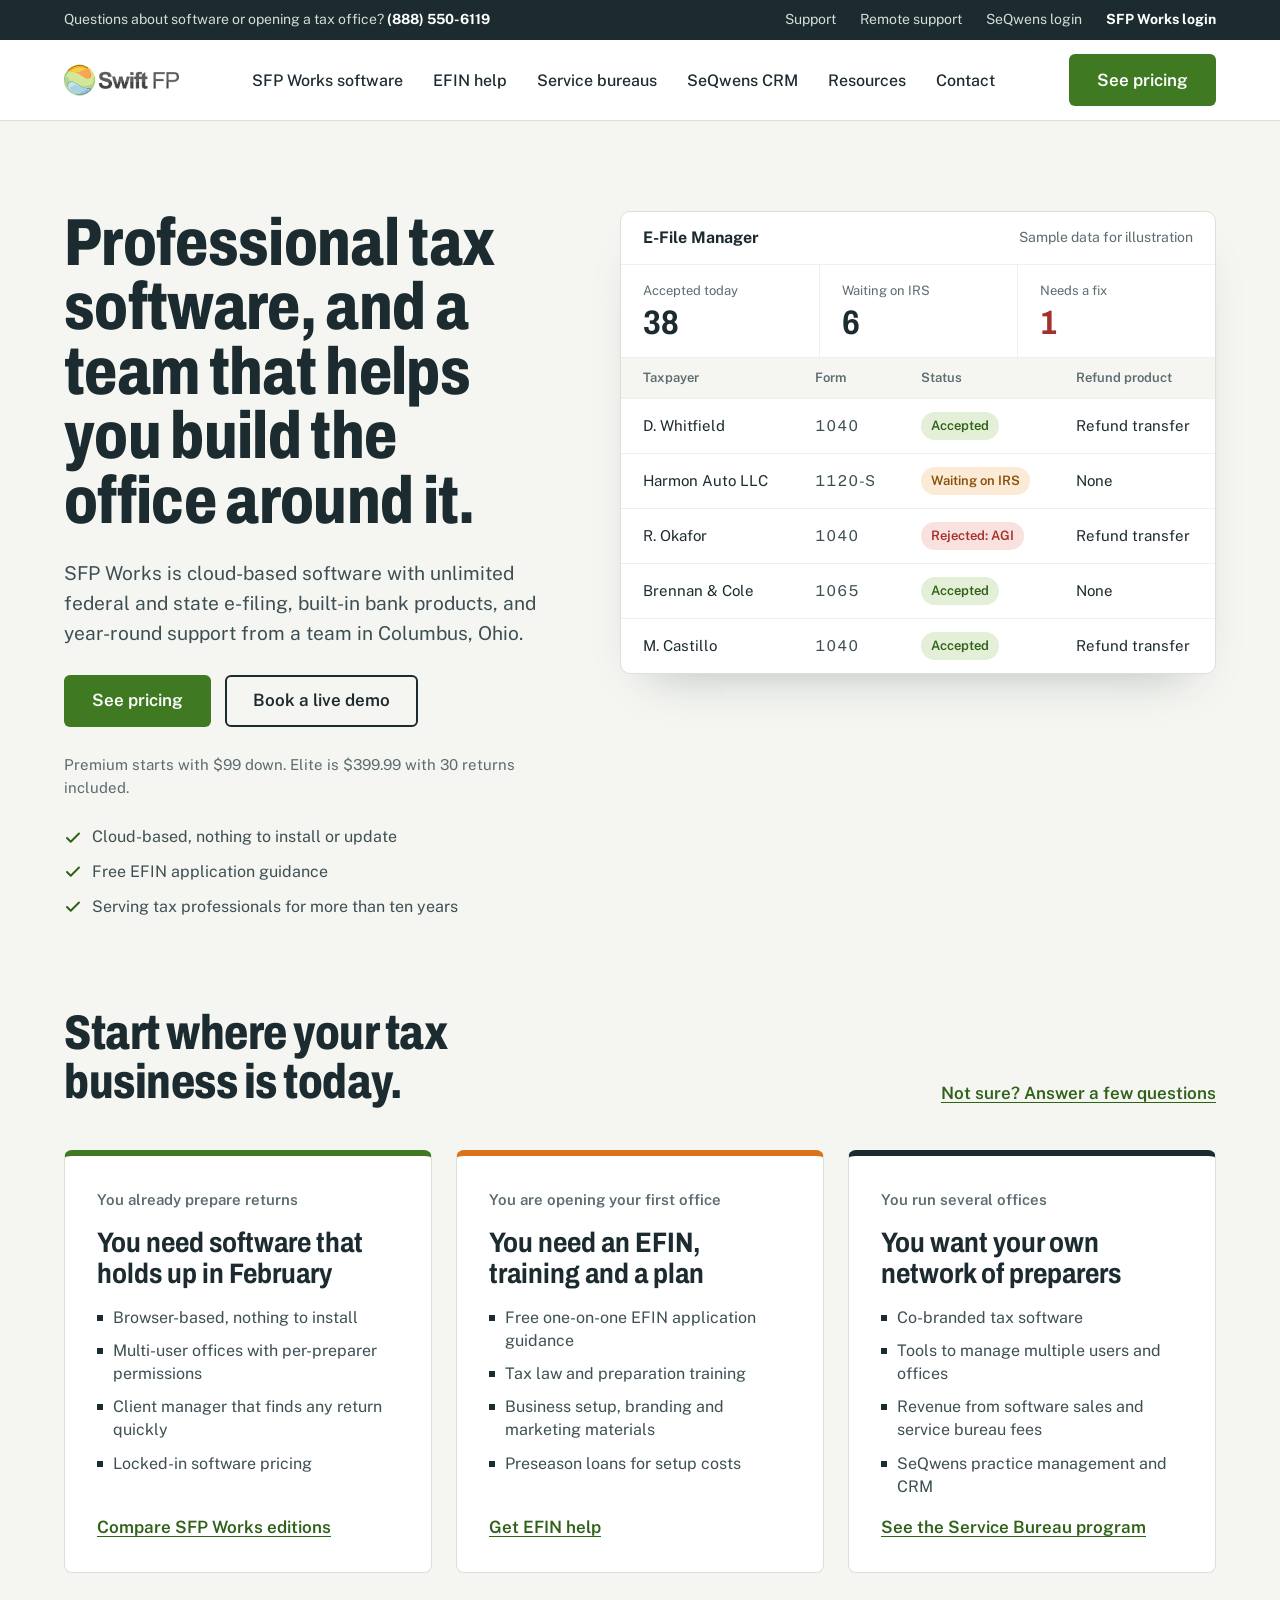
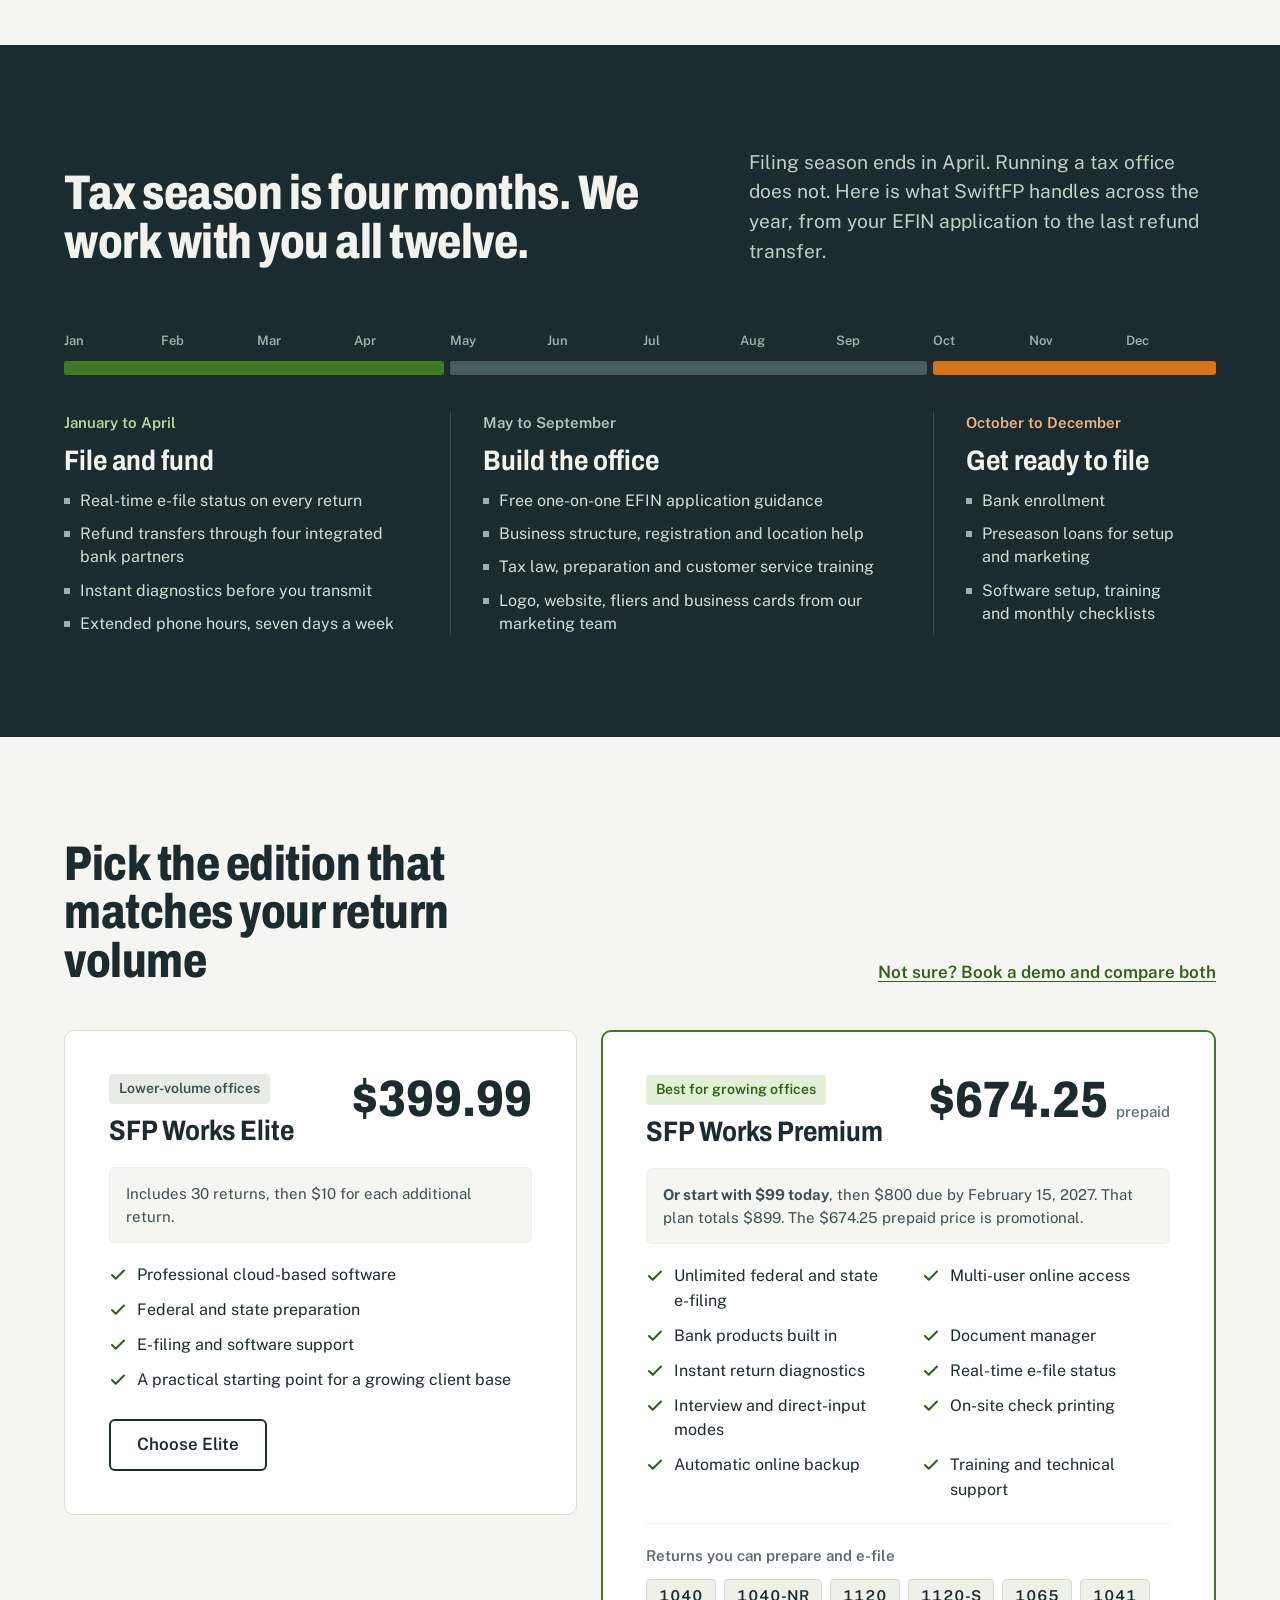
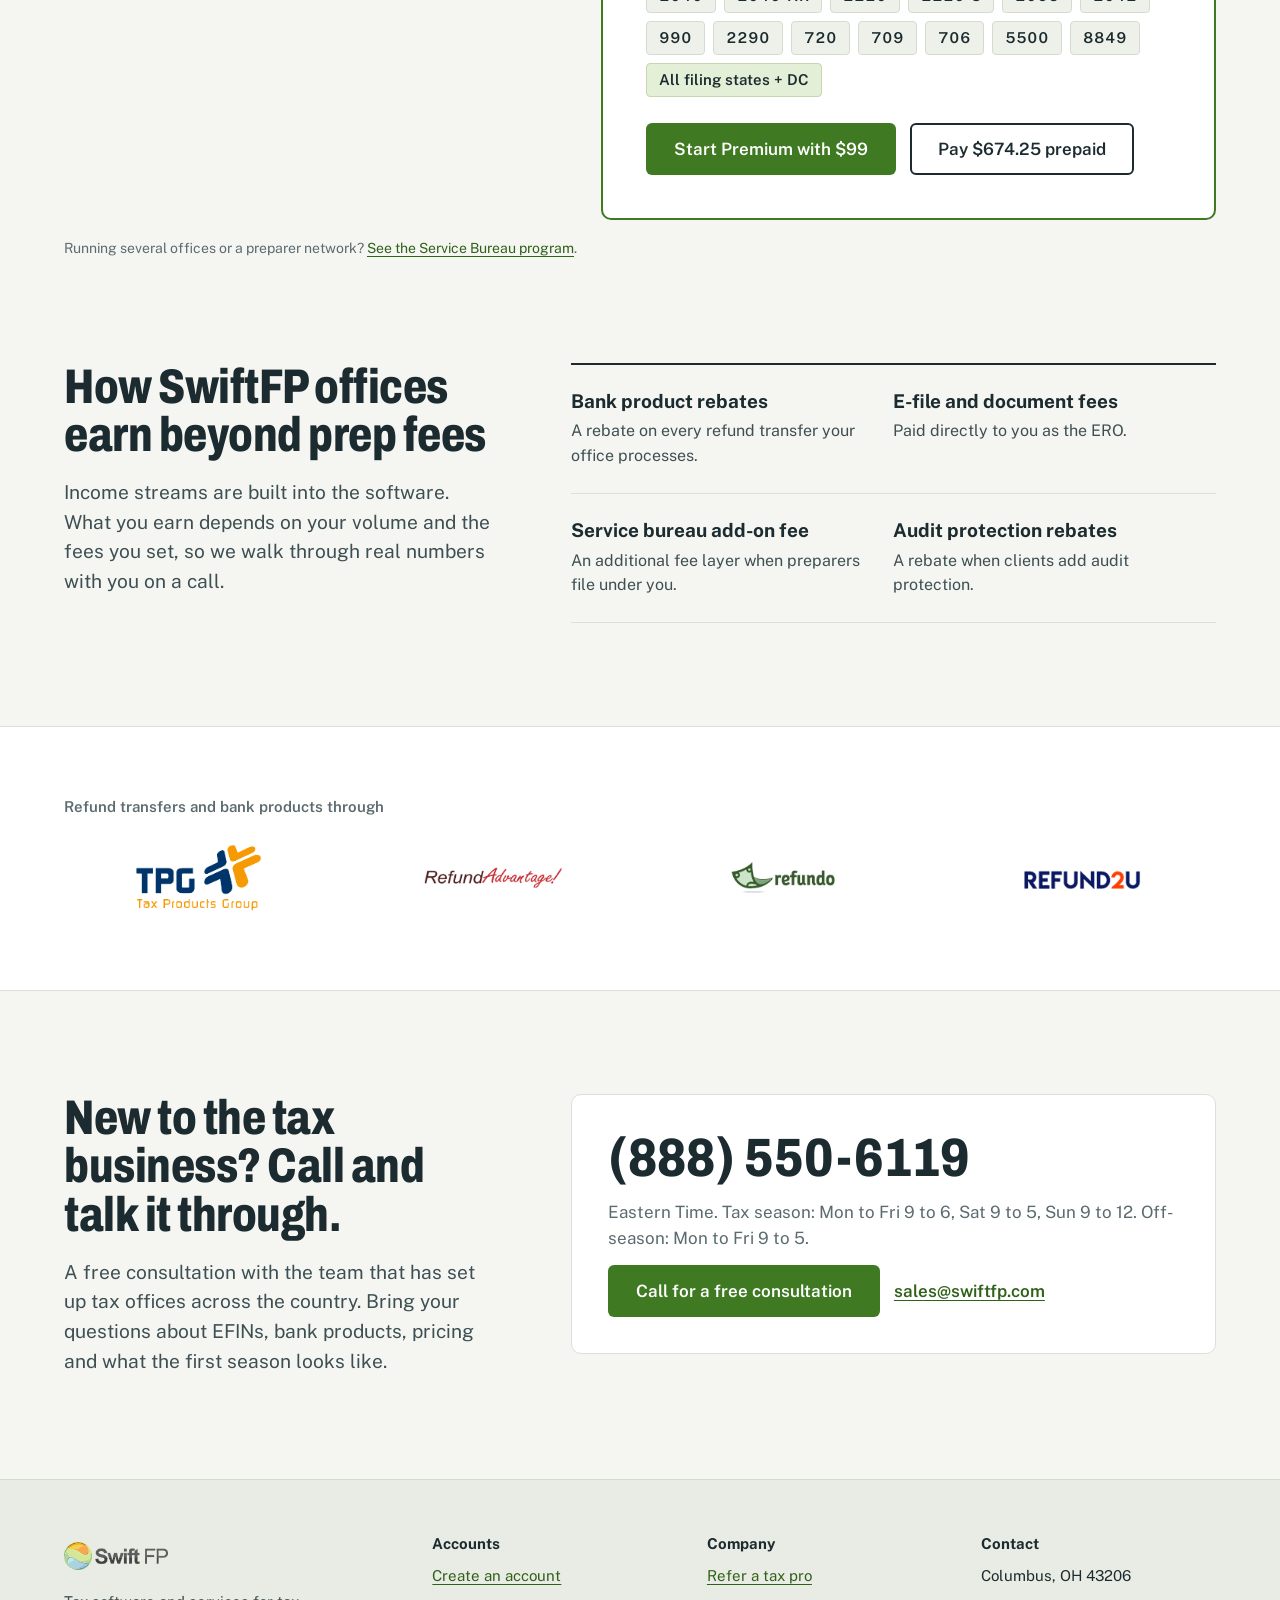
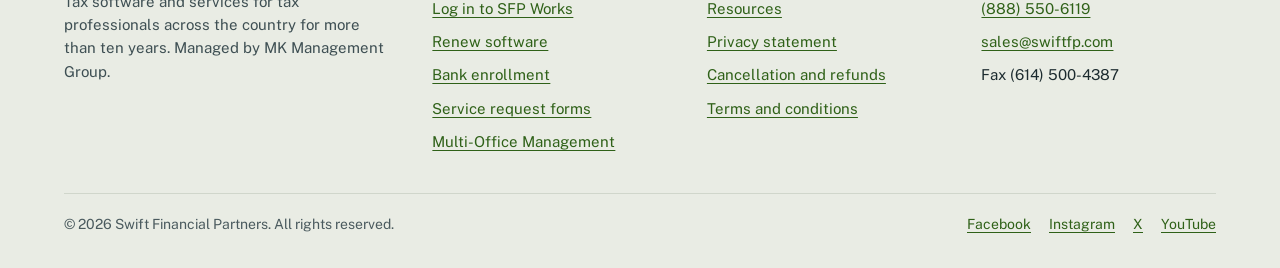
==== index.html @ 993206dd "Add SwiftFP static website" ====
<!doctype html><html lang="en"><head><meta charset="utf-8"><meta name="viewport" content="width=device-width, initial-scale=1"><title>SFP Works Professional Tax Software and Support | SwiftFP</title><meta name="description" content="Cloud-based SFP Works tax software with unlimited e-filing, bank products, free EFIN guidance and year-round support from Columbus, Ohio."><link rel="canonical" href="https://swiftfp.com/"><meta property="og:type" content="website"><meta property="og:site_name" content="SwiftFP"><meta property="og:title" content="SFP Works Professional Tax Software and Support | SwiftFP"><meta property="og:description" content="Cloud-based SFP Works tax software with unlimited e-filing, bank products, free EFIN guidance and year-round support from Columbus, Ohio."><meta property="og:url" content="https://swiftfp.com/"><meta name="theme-color" content="#1C2B2F"><link rel="icon" type="image/png" href="/assets/favicon.png"><link rel="apple-touch-icon" href="/assets/favicon.png"><link rel="preconnect" href="https://fonts.googleapis.com"><link rel="preconnect" href="https://fonts.gstatic.com" crossorigin><link href="https://fonts.googleapis.com/css2?family=Archivo:wdth,wght@62..125,500..800&family=Public+Sans:wght@400;500;600;700&display=swap" rel="stylesheet"><link rel="stylesheet" href="/styles.css"><script type="application/ld+json">{"@context": "https://schema.org", "@type": "Organization", "name": "Swift Financial Partners", "alternateName": "SwiftFP", "url": "https://swiftfp.com", "logo": "https://swiftfp.com/assets/swiftfp-logo.png", "telephone": "+1-888-550-6119", "email": "sales@swiftfp.com", "address": {"@type": "PostalAddress", "addressLocality": "Columbus", "addressRegion": "OH", "postalCode": "43206", "addressCountry": "US"}, "sameAs": ["https://www.facebook.com/swiftfinancialpartners/", "https://www.instagram.com/swiftfp/", "https://twitter.com/swiftfp", "https://www.youtube.com/channel/UCZ7NmAC3mFdjgQOoXd04XPw"]}</script></head><body><a class="skip" href="#main">Skip to content</a><div class="util"><div class="wrap"><p class="msg">Questions about software or opening a tax office? <strong><a href="tel:+18885506119">(888) 550-6119</a></strong></p><nav aria-label="Accounts"><a class="hide-sm" href="/contact#support">Support</a><a class="hide-sm" href="https://fastsupport.gotoassist.com/">Remote support</a><a href="https://crm.seqwens.com/">SeQwens login</a><strong><a href="https://www.mytaxoffice.com/main/pro/Swiftfinancial_login.php">SFP Works login</a></strong></nav></div></div><header class="site-header"><div class="wrap"><a class="brand" href="/" aria-label="SwiftFP home"><img src="/assets/swiftfp-logo.png" alt="Swift FP" width="115" height="44"></a><nav class="main-nav" id="main-nav" aria-label="Main"><ul><li><a href="/software">SFP Works software</a></li><li><a href="/efin">EFIN help</a></li><li><a href="/service-bureau">Service bureaus</a></li><li><a href="/seqwens">SeQwens CRM</a></li><li><a href="/resources">Resources</a></li><li><a href="/contact">Contact</a></li></ul></nav><div class="header-cta"><a class="btn btn-primary" href="/software#pricing">See pricing</a><button class="menu-btn" type="button" aria-expanded="false" aria-controls="main-nav" aria-label="Open menu"><svg width="22" height="22" viewBox="0 0 24 24" fill="none" stroke="#1C2B2F" stroke-width="2" stroke-linecap="round" aria-hidden="true"><path d="M4 7h16M4 12h16M4 17h16"/></svg></button></div></div></header><main id="main"><section class="hero" aria-labelledby="hero-h"><div class="wrap hero-grid"><div class="hero-copy"><h1 id="hero-h" class="display h1">Professional tax software, and a team that helps you build the office around it.</h1><p class="lede">SFP Works is cloud-based software with unlimited federal and state e-filing, built-in bank products, and year-round support from a team in Columbus, Ohio.</p><div class="btn-row"><a class="btn btn-primary" href="/software#pricing">See pricing</a><a class="btn btn-line" href="https://swiftfp.com/tax-software/">Book a live demo</a></div><p class="price-note">Premium starts with $99 down. Elite is $399.99 with 30 returns included.</p><ul class="proof"><li><svg class="check" width="18" height="18" viewBox="0 0 24 24" fill="none" stroke="#2F6118" stroke-width="2.6" stroke-linecap="round" stroke-linejoin="round" aria-hidden="true"><path d="M20 6 9 17l-5-5"/></svg><span>Cloud-based, nothing to install or update</span></li><li><svg class="check" width="18" height="18" viewBox="0 0 24 24" fill="none" stroke="#2F6118" stroke-width="2.6" stroke-linecap="round" stroke-linejoin="round" aria-hidden="true"><path d="M20 6 9 17l-5-5"/></svg><span>Free EFIN application guidance</span></li><li><svg class="check" width="18" height="18" viewBox="0 0 24 24" fill="none" stroke="#2F6118" stroke-width="2.6" stroke-linecap="round" stroke-linejoin="round" aria-hidden="true"><path d="M20 6 9 17l-5-5"/></svg><span>Serving tax professionals for more than ten years</span></li></ul></div><figure class="panel" style="margin:0"><figcaption class="panel-top"><strong>E-File Manager</strong><span class="fine">Sample data for illustration</span></figcaption><div class="stats"><div class="stat"><span>Accepted today</span><b>38</b></div><div class="stat"><span>Waiting on IRS</span><b>6</b></div><div class="stat"><span>Needs a fix</span><b class="bad">1</b></div></div><table class="efile"><thead><tr><th scope="col">Taxpayer</th><th scope="col">Form</th><th scope="col">Status</th><th scope="col">Refund product</th></tr></thead><tbody><tr><td>D. Whitfield</td><td>1040</td><td><span class="pill ok">Accepted</span></td><td>Refund transfer</td></tr><tr><td>Harmon Auto LLC</td><td>1120-S</td><td><span class="pill wait">Waiting on IRS</span></td><td>None</td></tr><tr><td>R. Okafor</td><td>1040</td><td><span class="pill fix">Rejected: AGI</span></td><td>Refund transfer</td></tr><tr><td>Brennan &amp; Cole</td><td>1065</td><td><span class="pill ok">Accepted</span></td><td>None</td></tr><tr><td>M. Castillo</td><td>1040</td><td><span class="pill ok">Accepted</span></td><td>Refund transfer</td></tr></tbody></table></figure></div></section><section class="section-tight" aria-labelledby="paths-h" style="padding-top:0"><div class="wrap"><div class="section-head"><h2 id="paths-h" class="display h2">Start where your tax business is today.</h2><a class="link-strong" href="https://swiftfp.com/help-me-choose/">Not sure? Answer a few questions</a></div><div class="grid-3"><article class="path"><p class="kicker">You already prepare returns</p><h3 class="h3">You need software that holds up in February</h3><ul class="squares"><li>Browser-based, nothing to install</li><li>Multi-user offices with per-preparer permissions</li><li>Client manager that finds any return quickly</li><li>Locked-in software pricing</li></ul><a class="link-strong" href="/software">Compare SFP Works editions</a></article><article class="path" style="--bar: var(--orange)"><p class="kicker">You are opening your first office</p><h3 class="h3">You need an EFIN, training and a plan</h3><ul class="squares"><li>Free one-on-one EFIN application guidance</li><li>Tax law and preparation training</li><li>Business setup, branding and marketing materials</li><li>Preseason loans for setup costs</li></ul><a class="link-strong" href="/efin">Get EFIN help</a></article><article class="path" style="--bar: var(--ink)"><p class="kicker">You run several offices</p><h3 class="h3">You want your own network of preparers</h3><ul class="squares"><li>Co-branded tax software</li><li>Tools to manage multiple users and offices</li><li>Revenue from software sales and service bureau fees</li><li>SeQwens practice management and CRM</li></ul><a class="link-strong" href="/service-bureau">See the Service Bureau program</a></article></div></div></section><section class="section dark" aria-labelledby="season-h"><div class="wrap"><div class="season-intro"><h2 id="season-h" class="display h2">Tax season is four months. We work with you all twelve.</h2><p class="lede">Filing season ends in April. Running a tax office does not. Here is what SwiftFP handles across the year, from your EFIN application to the last refund transfer.</p></div><div class="cal"><div class="cal-months" aria-hidden="true"><span>Jan</span><span>Feb</span><span>Mar</span><span>Apr</span><span>May</span><span>Jun</span><span>Jul</span><span>Aug</span><span>Sep</span><span>Oct</span><span>Nov</span><span>Dec</span></div><div class="cal-bar" aria-hidden="true"><i class="p-file"></i><i class="p-off"></i><i class="p-pre"></i></div><div class="cal-phases"><div class="phase p-file"><p class="when">January to April</p><h3 class="h3">File and fund</h3><ul class="squares"><li>Real-time e-file status on every return</li><li>Refund transfers through four integrated bank partners</li><li>Instant diagnostics before you transmit</li><li>Extended phone hours, seven days a week</li></ul></div><div class="phase p-off"><p class="when">May to September</p><h3 class="h3">Build the office</h3><ul class="squares"><li>Free one-on-one EFIN application guidance</li><li>Business structure, registration and location help</li><li>Tax law, preparation and customer service training</li><li>Logo, website, fliers and business cards from our marketing team</li></ul></div><div class="phase p-pre"><p class="when">October to December</p><h3 class="h3">Get ready to file</h3><ul class="squares"><li>Bank enrollment</li><li>Preseason loans for setup and marketing</li><li>Software setup, training and monthly checklists</li></ul></div></div></div></div></section><section class="section" id="pricing" aria-labelledby="pricing-h"><div class="wrap"><div class="section-head"><h2 id="pricing-h" class="display h2">Pick the edition that matches your return volume</h2><a class="link-strong" href="https://swiftfp.com/tax-software/">Not sure? Book a demo and compare both</a></div><div class="plans"><article class="plan"><div class="plan-head"><div><span class="tag neutral">Lower-volume offices</span><h3 class="h3" style="margin-top:12px">SFP Works Elite</h3></div><p class="price">$399.99</p></div><p class="terms">Includes 30 returns, then $10 for each additional return.</p><ul class="checks one"><li>Professional cloud-based software</li><li>Federal and state preparation</li><li>E-filing and software support</li><li>A practical starting point for a growing client base</li></ul><div class="btn-row"><a class="btn btn-line" href="https://swiftfp.com/buy-now/">Choose Elite</a></div></article><article class="plan featured"><div class="plan-head"><div><span class="tag">Best for growing offices</span><h3 class="h3" style="margin-top:12px">SFP Works Premium</h3></div><p class="price">$674.25 <small>prepaid</small></p></div><p class="terms"><strong>Or start with $99 today</strong>, then $800 due by February 15, 2027. That plan totals $899. The $674.25 prepaid price is promotional.</p><ul class="checks"><li>Unlimited federal and state e-filing</li><li>Multi-user online access</li><li>Bank products built in</li><li>Document manager</li><li>Instant return diagnostics</li><li>Real-time e-file status</li><li>Interview and direct-input modes</li><li>On-site check printing</li><li>Automatic online backup</li><li>Training and technical support</li></ul><div class="forms-wrap"><p class="kicker">Returns you can prepare and e-file</p><ul class="chips" aria-label="Supported returns"><li>1040</li><li>1040-NR</li><li>1120</li><li>1120-S</li><li>1065</li><li>1041</li><li>990</li><li>2290</li><li>720</li><li>709</li><li>706</li><li>5500</li><li>8849</li><li class="all">All filing states + DC</li></ul></div><div class="btn-row"><a class="btn btn-primary" href="https://swiftfp.com/buy-now/">Start Premium with $99</a><a class="btn btn-line" href="https://swiftfp.com/buy-now/">Pay $674.25 prepaid</a></div></article></div><p class="fine" style="margin-top:18px">Running several offices or a preparer network? <a href="/service-bureau">See the Service Bureau program</a>.</p></div></section><section class="section" aria-labelledby="rev-h" style="padding-top:0"><div class="wrap split"><div><h2 id="rev-h" class="display h2">How SwiftFP offices earn beyond prep fees</h2><p class="lede">Income streams are built into the software. What you earn depends on your volume and the fees you set, so we walk through real numbers with you on a call.</p></div><div class="ledger"><div><h3>Bank product rebates</h3><p>A rebate on every refund transfer your office processes.</p></div><div><h3>E-file and document fees</h3><p>Paid directly to you as the ERO.</p></div><div><h3>Service bureau add-on fee</h3><p>An additional fee layer when preparers file under you.</p></div><div><h3>Audit protection rebates</h3><p>A rebate when clients add audit protection.</p></div></div></div></section><section class="section-tight white" aria-labelledby="bank-h"><div class="wrap"><h2 id="bank-h" class="kicker">Refund transfers and bank products through</h2><div class="banks"><img src="/assets/tpg.png" alt="TPG, Tax Products Group" width="165" height="105" loading="lazy"><img src="/assets/refund-advantage.png" alt="Refund Advantage" width="182" height="105" loading="lazy"><img src="/assets/refundo.png" alt="Refundo" width="182" height="105" loading="lazy"><img src="/assets/refund2u.png" alt="Refund2U" width="182" height="105" loading="lazy"></div></div></section><section class="section" aria-labelledby="call-h"><div class="wrap split"><div><h2 id="call-h" class="display h2">New to the tax business? Call and talk it through.</h2><p class="lede">A free consultation with the team that has set up tax offices across the country. Bring your questions about EFINs, bank products, pricing and what the first season looks like.</p></div><div class="callcard"><a class="phone-big" href="tel:+18885506119">(888) 550-6119</a><p class="muted">Eastern Time. Tax season: Mon to Fri 9 to 6, Sat 9 to 5, Sun 9 to 12. Off-season: Mon to Fri 9 to 5.</p><div class="btn-row"><a class="btn btn-primary" href="tel:+18885506119">Call for a free consultation</a><a class="link-strong" href="mailto:sales@swiftfp.com">sales@swiftfp.com</a></div></div></div></section></main><footer class="site-footer"><div class="wrap"><div class="foot-grid"><div><img src="/assets/swiftfp-logo.png" alt="Swift FP" width="105" height="40" loading="lazy"><p>Tax software and services for tax professionals across the country for more than ten years. Managed by MK Management Group.</p></div><div><h2>Accounts</h2><ul><li><a href="https://www.mytaxoffice.com/main/pro/swiftfinancial_CreateAccount.php">Create an account</a></li><li><a href="https://www.mytaxoffice.com/main/pro/Swiftfinancial_login.php">Log in to SFP Works</a></li><li><a href="https://swiftfp.com/software-renewal/">Renew software</a></li><li><a href="https://swiftfp.com/bank-enrollment/">Bank enrollment</a></li><li><a href="https://swiftfp.com/service-request-forms/">Service request forms</a></li><li><a href="https://www.mytaxoffice.com/mo/home/mo_login.php?isd=75565a6a695055694b75516841417562526c785943426f5a4a6962752f456d305950474b746730682b79553d">Multi-Office Management</a></li></ul></div><div><h2>Company</h2><ul><li><a href="https://swiftfp.com/referral/">Refer a tax pro</a></li><li><a href="/resources">Resources</a></li><li><a href="https://swiftfp.com/privacy/">Privacy statement</a></li><li><a href="https://swiftfp.com/cancellation-refunds/">Cancellation and refunds</a></li><li><a href="https://swiftfp.com/terms-and-conditions-for-sfpworks/">Terms and conditions</a></li></ul></div><div><h2>Contact</h2><ul><li>Columbus, OH 43206</li><li><a href="tel:+18885506119">(888) 550-6119</a></li><li><a href="mailto:sales@swiftfp.com">sales@swiftfp.com</a></li><li>Fax (614) 500-4387</li></ul></div></div><div class="foot-base"><span>© <span data-year>2026</span> Swift Financial Partners. All rights reserved.</span><nav aria-label="Social"><a href="https://www.facebook.com/swiftfinancialpartners/">Facebook</a><a href="https://www.instagram.com/swiftfp/">Instagram</a><a href="https://twitter.com/swiftfp">X</a><a href="https://www.youtube.com/channel/UCZ7NmAC3mFdjgQOoXd04XPw">YouTube</a></nav></div></div></footer><div class="action-bar"><a class="btn btn-line" href="tel:+18885506119">Call us</a><a class="btn btn-primary" href="/software#pricing">See pricing</a></div><script src="/site.js" defer></script></body></html>
---- styles.css ----
:root{--ground:#F5F6F2;--surface:#FFFFFF;--sunk:#E9ECE4;--ink:#1C2B2F;--ink-2:#3E4F53;--ink-3:#5B6B6F;--line:#DCE0D8;--line-2:#EEF0EB;--green:#3F7A22;--green-ink:#2F6118;--green-tint:#E3EFD6;--orange:#D9731A;--orange-ink:#8A4F0A;--orange-tint:#FBEBD6;--red-ink:#A3312B;--red-tint:#F8E1DF;--display:"Archivo","Arial Narrow",system-ui,sans-serif;--body:"Public Sans",system-ui,-apple-system,"Segoe UI",sans-serif;--wrap:1280px;--pad:clamp(20px,5vw,80px);--radius:8px}*,*::before,*::after{box-sizing:border-box}html{-webkit-text-size-adjust:100%;scroll-padding-top:96px}body{margin:0;background:var(--ground);color:var(--ink);font-family:var(--body);font-size:17px;line-height:1.55}img{max-width:100%;height:auto;display:block}a{color:var(--green-ink);text-underline-offset:3px}a:hover{color:#1F4410}:focus-visible{outline:3px solid var(--orange);outline-offset:3px;border-radius:2px}h1,h2,h3{margin:0;line-height:1.05}p{margin:0}ul,ol{margin:0;padding:0}.wrap{max-width:var(--wrap);margin:0 auto;padding-inline:var(--pad)}.skip{position:absolute;left:-999px;top:8px;background:var(--ink);color:#fff;padding:10px 16px;z-index:100;border-radius:6px}.skip:focus{left:8px}.sr-only{position:absolute;width:1px;height:1px;overflow:hidden;clip:rect(0 0 0 0);white-space:nowrap}.display{font-family:var(--display);font-stretch:78%;font-weight:800;letter-spacing:-0.01em}.h1{font-size:clamp(42px,5.2vw,70px);line-height:0.97}.h2{font-size:clamp(32px,3.8vw,52px);line-height:1}.h3{font-family:var(--display);font-stretch:85%;font-weight:700;font-size:clamp(24px,2.2vw,30px);line-height:1.1}.lede{font-size:clamp(17px,1.5vw,20px);color:var(--ink-2);max-width:60ch}.muted{color:var(--ink-3)}.kicker{font-size:15px;font-weight:600;color:var(--ink-3)}.fine{font-size:14px;color:var(--ink-3)}.btn{display:inline-flex;align-items:center;justify-content:center;min-height:52px;padding:0 26px;border-radius:6px;font-weight:600;font-size:17px;text-decoration:none;border:2px solid transparent;cursor:pointer;font-family:var(--body)}.btn-primary{background:var(--green);color:#fff}.btn-primary:hover{background:var(--green-ink);color:#fff}.btn-line{border-color:var(--ink);color:var(--ink);background:transparent}.btn-line:hover{background:var(--ink);color:#fff}.btn-light{border-color:#fff;color:#fff}.btn-light:hover{background:#fff;color:var(--ink)}.btn-row{display:flex;flex-wrap:wrap;gap:14px;align-items:center}.link-strong{font-weight:600}.util{background:var(--ink);color:#D5DDD8;font-size:14px}.util .wrap{display:flex;justify-content:space-between;align-items:center;min-height:40px;gap:16px}.util a{color:#D5DDD8;text-decoration:none}.util a:hover{color:#fff;text-decoration:underline}.util nav{display:flex;gap:24px}.util strong a{color:#fff}.site-header{background:var(--surface);border-bottom:1px solid var(--line);position:sticky;top:0;z-index:50}.site-header .wrap{display:flex;align-items:center;justify-content:space-between;min-height:80px;gap:24px}.brand img{height:44px;width:auto}.main-nav ul{list-style:none;display:flex;gap:30px}.main-nav a{color:var(--ink);text-decoration:none;font-weight:500;font-size:16px;padding:8px 0;border-bottom:2px solid transparent}.main-nav a:hover,.main-nav a[aria-current="page"]{border-bottom-color:var(--green);color:var(--ink)}.header-cta{display:flex;gap:10px;align-items:center}.menu-btn{display:none;width:48px;height:48px;border:1px solid var(--line);background:none;border-radius:6px;cursor:pointer;align-items:center;justify-content:center}@media (max-width:1080px){.util nav a.hide-sm{display:none}.main-nav{display:none;position:absolute;left:0;right:0;top:100%;background:var(--surface);border-bottom:1px solid var(--line);padding:8px var(--pad) 20px}.main-nav.open{display:block}.main-nav ul{flex-direction:column;gap:0}.main-nav a{display:block;padding:14px 0;border-bottom:1px solid var(--line-2);font-size:18px}.main-nav a[aria-current="page"]{border-bottom-color:var(--line-2);color:var(--green-ink);font-weight:700}.menu-btn{display:inline-flex}.header-cta .btn{display:none}}@media (max-width:640px){.util .msg{display:none}.util nav{gap:18px}.brand img{height:36px}.site-header .wrap{min-height:64px}}.section{padding-block:clamp(64px,8vw,112px)}.section-tight{padding-block:clamp(48px,6vw,72px)}.section-head{display:flex;justify-content:space-between;align-items:end;gap:24px;flex-wrap:wrap;margin-bottom:clamp(28px,4vw,44px)}.section-head .h2{max-width:20ch}.dark{background:var(--ink);color:#F1F4EE}.dark .lede,.dark p{color:#C4CEC9}.white{background:var(--surface);border-block:1px solid var(--line)}.hero{padding-block:clamp(48px,7vw,96px) clamp(56px,7vw,96px)}.hero-grid{display:grid;grid-template-columns:minmax(0,0.95fr) minmax(0,1.15fr);gap:clamp(32px,5vw,72px);align-items:start}.hero-copy{display:flex;flex-direction:column;gap:26px}.proof{list-style:none;display:flex;flex-direction:column;gap:10px;color:var(--ink-2);font-size:16px}.proof li{display:flex;gap:10px;align-items:center}.check{flex-shrink:0}.price-note{font-size:15px;color:var(--ink-3)}@media (max-width:960px){.hero-grid{grid-template-columns:1fr}}.panel{background:var(--surface);border:1px solid var(--line);border-radius:10px;box-shadow:0 24px 48px -30px rgba(28,43,47,0.35);overflow:hidden}.panel-top{display:flex;justify-content:space-between;align-items:center;padding:14px 22px;border-bottom:1px solid var(--line-2);gap:12px}.panel-top strong{font-size:16px}.stats{display:grid;grid-template-columns:repeat(3,minmax(0,1fr));border-bottom:1px solid var(--line-2)}.stat{padding:16px 22px;display:flex;flex-direction:column;gap:2px}.stat + .stat{border-left:1px solid var(--line-2)}.stat span{font-size:13px;color:var(--ink-3)}.stat b{font-family:var(--display);font-stretch:85%;font-size:34px;font-weight:700;line-height:1.1}.stat b.bad{color:var(--red-ink)}.efile{width:100%;border-collapse:collapse;font-size:15px}.efile th{text-align:left;font-size:13px;font-weight:600;color:var(--ink-3);background:var(--ground);padding:10px 22px}.efile td{padding:13px 22px;border-top:1px solid var(--line-2)}.efile td:nth-child(2){font-variant-numeric:tabular-nums;color:var(--ink-2)}.efile td,.efile th{white-space:nowrap}.pill{display:inline-flex;align-items:center;min-height:28px;padding:0 10px;border-radius:14px;font-size:13px;font-weight:600;white-space:nowrap}.pill.ok{background:var(--green-tint);color:var(--green-ink)}.pill.wait{background:var(--orange-tint);color:var(--orange-ink)}.pill.fix{background:var(--red-tint);color:var(--red-ink)}@media (max-width:640px){.efile th:nth-child(4),.efile td:nth-child(4){display:none}.efile th,.efile td{padding-inline:12px;font-size:14px}.efile td:first-child{white-space:normal}.stat{padding:14px}.stat b{font-size:28px}}.grid-3{display:grid;grid-template-columns:repeat(3,minmax(0,1fr));gap:24px}.grid-2{display:grid;grid-template-columns:repeat(2,minmax(0,1fr));gap:24px}@media (max-width:960px){.grid-3,.grid-2{grid-template-columns:1fr}}.path{background:var(--surface);border:1px solid var(--line);border-top:6px solid var(--bar,var(--green));border-radius:var(--radius);padding:clamp(24px,3vw,32px);display:flex;flex-direction:column;gap:16px}.path .link-strong{margin-top:auto}.squares{list-style:none;display:flex;flex-direction:column;gap:10px;color:var(--ink-2);font-size:16px;line-height:1.45}.squares li{display:flex;gap:10px}.squares li::before{content:"";width:6px;height:6px;margin-top:9px;background:currentColor;flex-shrink:0;color:var(--ink)}.dark .squares li{color:#D5DDD8}.dark .squares li::before{color:#9FB0AA}.season-intro{display:grid;grid-template-columns:minmax(0,1.3fr) minmax(0,1fr);gap:clamp(24px,6vw,80px);align-items:end}.cal{margin-top:clamp(40px,5vw,64px)}.cal-months,.cal-bar,.cal-phases{display:grid;grid-template-columns:repeat(12,minmax(0,1fr));column-gap:6px}.cal-months span{font-size:13px;font-weight:600;color:#9FB0AA}.cal-bar{margin-top:10px;height:14px}.cal-bar i{border-radius:3px}.p-file{grid-column:1 / 5}.p-off{grid-column:5 / 10}.p-pre{grid-column:10 / 13}.cal-bar .p-file{background:var(--green)}.cal-bar .p-off{background:#4A5E62}.cal-bar .p-pre{background:var(--orange)}.cal-phases{margin-top:36px}.phase{display:flex;flex-direction:column;gap:12px;padding-inline:0 32px}.phase + .phase{border-left:1px solid #3A4D51;padding-left:32px}.phase .when{font-size:15px;font-weight:600}.p-file .when{color:#B9D79C}.p-off .when{color:#B8C4C0}.p-pre .when{color:#F2B77E}@media (max-width:900px){.season-intro{grid-template-columns:1fr}.cal-months span:nth-child(even){visibility:hidden}.cal-phases{display:flex;flex-direction:column;gap:28px}.phase,.phase + .phase{border-left:0;padding:0}.phase + .phase{border-top:1px solid #3A4D51;padding-top:28px}}.plans{display:grid;grid-template-columns:minmax(0,1fr) minmax(0,1.2fr);gap:24px;align-items:start}@media (max-width:960px){.plans{grid-template-columns:1fr}}.plan{background:var(--surface);border:1px solid var(--line);border-radius:10px;padding:clamp(26px,3.4vw,44px);display:flex;flex-direction:column;gap:20px}.plan.featured{border:2px solid var(--green)}.plan-head{display:flex;justify-content:space-between;gap:20px;align-items:start;flex-wrap:wrap}.tag{display:inline-block;font-size:14px;font-weight:600;color:var(--green-ink);background:var(--green-tint);padding:4px 10px;border-radius:4px}.tag.neutral{color:var(--ink-2);background:var(--sunk)}.price{font-family:var(--display);font-stretch:85%;font-size:clamp(40px,4vw,52px);font-weight:800;line-height:1}.price small{font-family:var(--body);font-size:15px;font-weight:500;color:var(--ink-3)}.terms{background:var(--ground);border:1px solid var(--line-2);border-radius:6px;padding:14px 16px;font-size:15px;color:var(--ink-2)}.checks{list-style:none;display:grid;grid-template-columns:repeat(2,minmax(0,1fr));gap:10px 28px;font-size:16px}.checks.one{grid-template-columns:1fr}.checks li{display:flex;gap:10px;align-items:start}.checks li::before{content:"";flex-shrink:0;width:18px;height:18px;margin-top:3px;background:no-repeat center/18px url("data:image/svg+xml,%3Csvg xmlns='http://www.w3.org/2000/svg' viewBox='0 0 24 24' fill='none' stroke='%232F6118' stroke-width='2.8' stroke-linecap='round' stroke-linejoin='round'%3E%3Cpath d='M20 6 9 17l-5-5'/%3E%3C/svg%3E")}@media (max-width:560px){.checks{grid-template-columns:1fr}}.plan .btn-row{margin-top:auto;padding-top:6px}.forms-wrap{border-top:1px solid var(--line-2);padding-top:20px;display:flex;flex-direction:column;gap:12px}.chips{list-style:none;display:flex;flex-wrap:wrap;gap:8px}.chips li{min-height:34px;padding:0 12px;display:inline-flex;align-items:center;background:#EEF1EA;border:1px solid #D6DBD1;border-radius:4px;font-size:15px;font-weight:600;font-variant-numeric:tabular-nums}.chips li.all{background:var(--green-tint);border-color:#C5D7AF}.split{display:grid;grid-template-columns:minmax(0,0.8fr) minmax(0,1.2fr);gap:clamp(32px,6vw,80px);align-items:start}.split>div:first-child{display:flex;flex-direction:column;gap:18px}@media (max-width:900px){.split{grid-template-columns:1fr}}.ledger{display:grid;grid-template-columns:repeat(2,minmax(0,1fr));border-top:2px solid var(--ink)}.ledger>div{padding:24px 28px 24px 0;border-bottom:1px solid var(--line);display:flex;flex-direction:column;gap:6px}.ledger h3{font-size:19px;font-family:var(--body);font-weight:700;line-height:1.3}.ledger p{color:var(--ink-2);font-size:16px}.ledger.one{grid-template-columns:1fr}@media (max-width:640px){.ledger{grid-template-columns:1fr}}.dark .ledger{border-top-color:#F1F4EE}.dark .ledger>div{border-bottom-color:#3A4D51}.dark .ledger p{color:#C4CEC9}.steps{list-style:none;counter-reset:step;display:grid;grid-template-columns:repeat(var(--n,3),minmax(0,1fr));gap:24px}.steps li{counter-increment:step;display:flex;flex-direction:column;gap:10px;padding-top:18px;border-top:2px solid var(--ink)}.steps li::before{content:counter(step);font-family:var(--display);font-stretch:85%;font-weight:800;font-size:36px;line-height:1;color:var(--green)}.steps h3{font-size:19px;font-family:var(--body);font-weight:700}.steps p{color:var(--ink-2);font-size:16px}@media (max-width:900px){.steps{grid-template-columns:1fr 1fr}}@media (max-width:560px){.steps{grid-template-columns:1fr}}.banks{display:grid;grid-template-columns:repeat(4,minmax(0,1fr));gap:24px;align-items:center;margin-top:24px}.banks img{height:80px;width:auto;margin-inline:auto}@media (max-width:640px){.banks{grid-template-columns:repeat(2,minmax(0,1fr))}.banks img{height:60px}}.faq{border-top:2px solid var(--ink);max-width:880px}.faq details{border-bottom:1px solid var(--line)}.faq summary{list-style:none;cursor:pointer;padding:22px 44px 22px 0;font-weight:700;font-size:18px;position:relative}.faq summary::-webkit-details-marker{display:none}.faq summary::after{content:"";position:absolute;right:6px;top:50%;width:12px;height:12px;border-right:2.5px solid var(--ink);border-bottom:2.5px solid var(--ink);transform:translateY(-70%) rotate(45deg);transition:transform .15s}.faq details[open] summary::after{transform:translateY(-30%) rotate(-135deg)}.faq details p{padding:0 0 22px;color:var(--ink-2);max-width:70ch}.callcard{background:var(--surface);border:1px solid var(--line);border-radius:10px;padding:clamp(24px,3vw,36px);display:flex;flex-direction:column;gap:14px}.phone-big{font-family:var(--display);font-stretch:85%;font-weight:800;font-size:clamp(38px,4.4vw,54px);line-height:1;color:var(--ink);text-decoration:none}.phone-big:hover{color:var(--green-ink)}.hours{width:100%;border-collapse:collapse;font-size:16px}.hours th,.hours td{text-align:left;padding:8px 0;border-bottom:1px solid var(--line-2)}.hours th{font-weight:600;padding-right:16px}.hours caption{text-align:left;font-weight:700;padding-bottom:6px}.page-intro{padding-block:clamp(48px,7vw,96px) clamp(40px,5vw,64px);border-bottom:1px solid var(--line);background:var(--surface)}.page-intro .inner{display:flex;flex-direction:column;gap:22px;max-width:900px}.crumb{font-size:15px;color:var(--ink-3)}.crumb a{color:var(--ink-3)}.notice{border-left:4px solid var(--orange);background:var(--orange-tint);padding:16px 20px;border-radius:0 6px 6px 0;color:var(--ink);font-size:16px;max-width:880px}.cardlist{display:grid;grid-template-columns:repeat(3,minmax(0,1fr));gap:0;border-top:2px solid var(--ink)}.cardlist a{display:flex;flex-direction:column;gap:6px;padding:22px 24px 22px 0;border-bottom:1px solid var(--line);text-decoration:none;color:var(--ink)}.cardlist a strong{font-size:18px}.cardlist a span{color:var(--ink-2);font-size:16px}.cardlist a:hover strong{color:var(--green-ink);text-decoration:underline}@media (max-width:900px){.cardlist{grid-template-columns:1fr 1fr}}@media (max-width:560px){.cardlist{grid-template-columns:1fr}}.form{display:grid;gap:18px}.field{display:grid;gap:6px}.field label{font-weight:600;font-size:15px}.field input,.field select,.field textarea{font:inherit;font-size:16px;padding:12px 14px;border:1.5px solid #B9C1B5;border-radius:6px;background:#fff;color:var(--ink);min-height:48px}.field textarea{min-height:140px;resize:vertical}.field input:focus,.field select:focus,.field textarea:focus{outline:3px solid var(--orange);outline-offset:1px;border-color:var(--ink)}.field .hint{font-size:14px;color:var(--ink-3)}.field-row{display:grid;grid-template-columns:1fr 1fr;gap:18px}@media (max-width:560px){.field-row{grid-template-columns:1fr}}.form-status{font-size:15px;min-height:1.5em}.site-footer{background:var(--sunk);border-top:1px solid #D6DBD1;padding-block:56px 32px;font-size:15px}.foot-grid{display:grid;grid-template-columns:1.4fr 1fr 1fr 1fr;gap:40px}.foot-grid h2{font-size:15px;font-family:var(--body);font-weight:700;margin-bottom:12px}.foot-grid ul{list-style:none;display:flex;flex-direction:column;gap:10px}.foot-grid img{height:40px;width:auto;margin-bottom:14px}.foot-grid p{color:var(--ink-2);max-width:36ch}.foot-base{display:flex;justify-content:space-between;flex-wrap:wrap;gap:12px;margin-top:40px;padding-top:20px;border-top:1px solid #D0D6CB;color:#4A5A5E;font-size:14px}.foot-base nav{display:flex;gap:18px;flex-wrap:wrap}@media (max-width:900px){.foot-grid{grid-template-columns:1fr 1fr}}@media (max-width:560px){.foot-grid{grid-template-columns:1fr}}.action-bar{display:none}@media (max-width:720px){.action-bar{display:grid;grid-template-columns:1fr 1fr;gap:10px;position:fixed;left:0;right:0;bottom:0;z-index:60;background:var(--surface);border-top:1px solid var(--line);padding:10px 16px calc(10px + env(safe-area-inset-bottom));box-shadow:0 -8px 20px -14px rgba(28,43,47,0.35)}.action-bar .btn{min-height:50px;font-size:16px;padding:0 12px}body{padding-bottom:76px}}@media (prefers-reduced-motion:reduce){*{transition:none !important;scroll-behavior:auto !important}}@media print{.util,.site-header,.action-bar,.site-footer{display:none}}
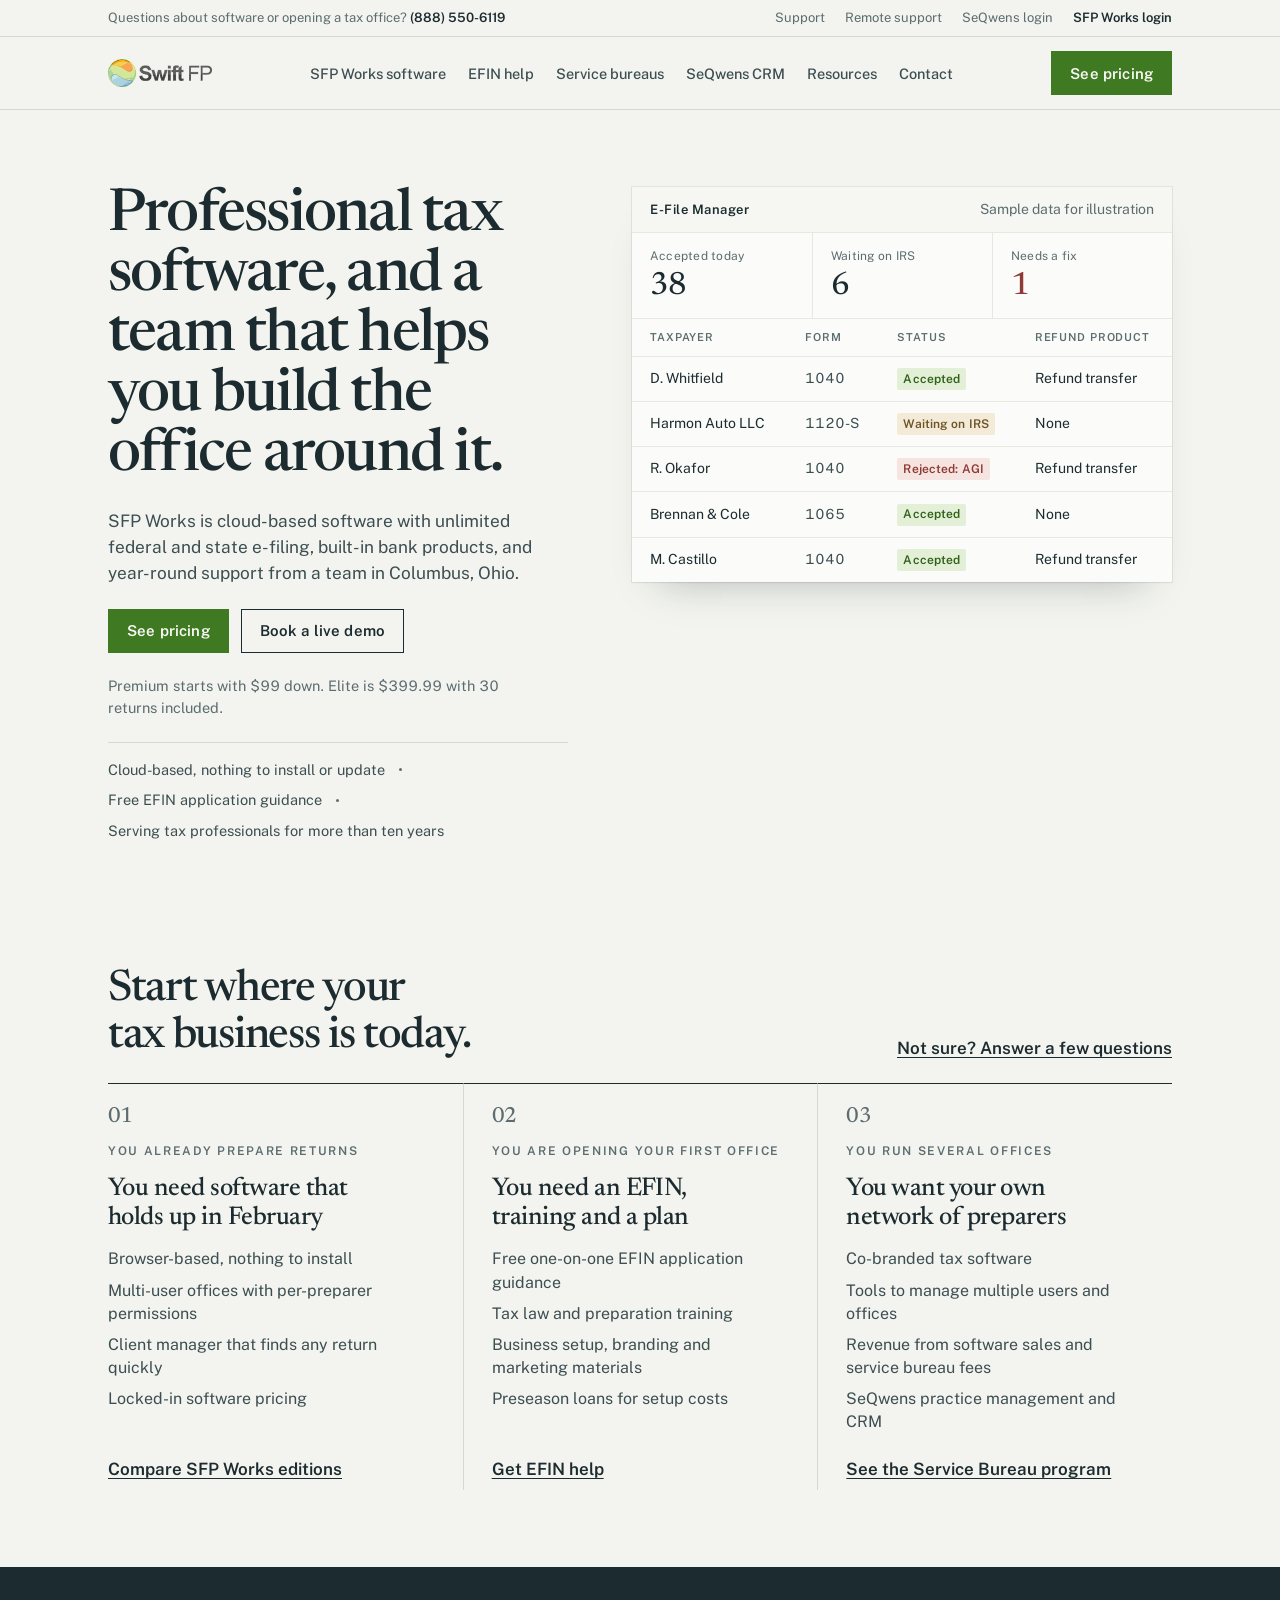
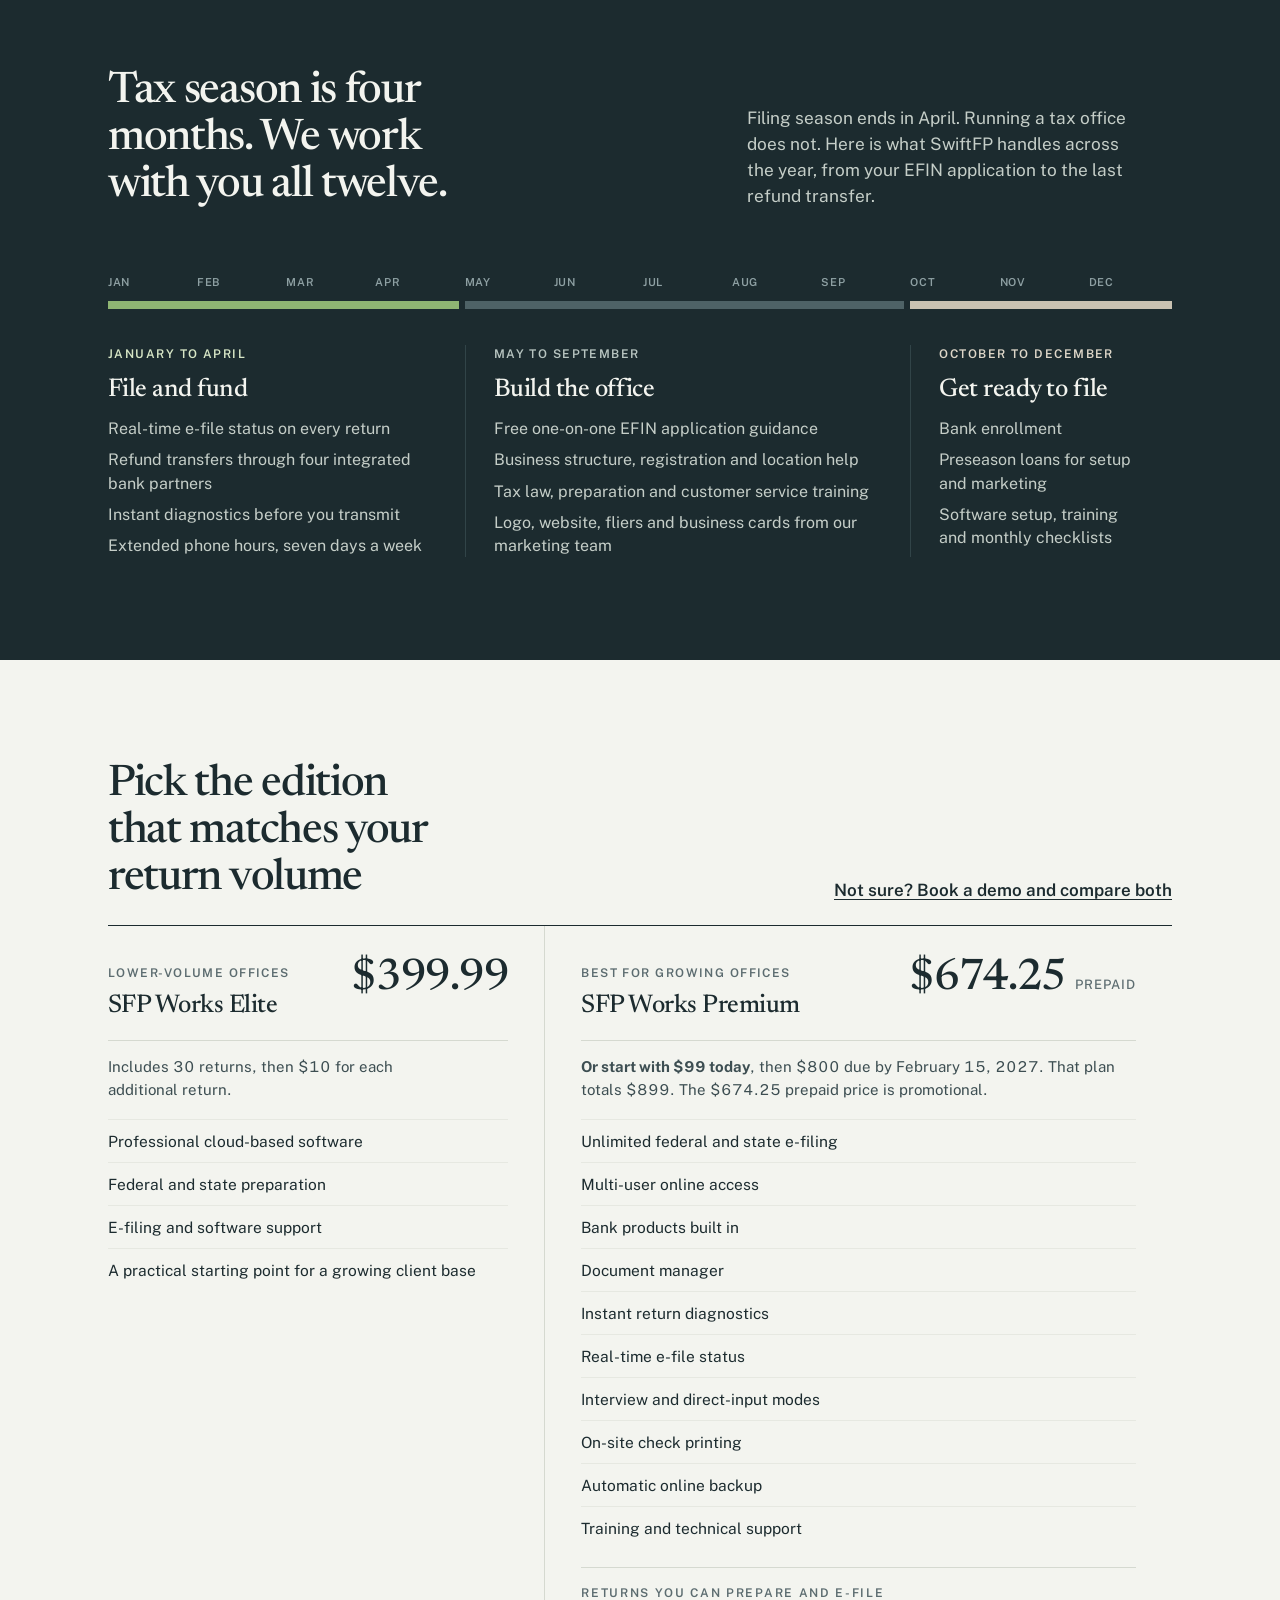
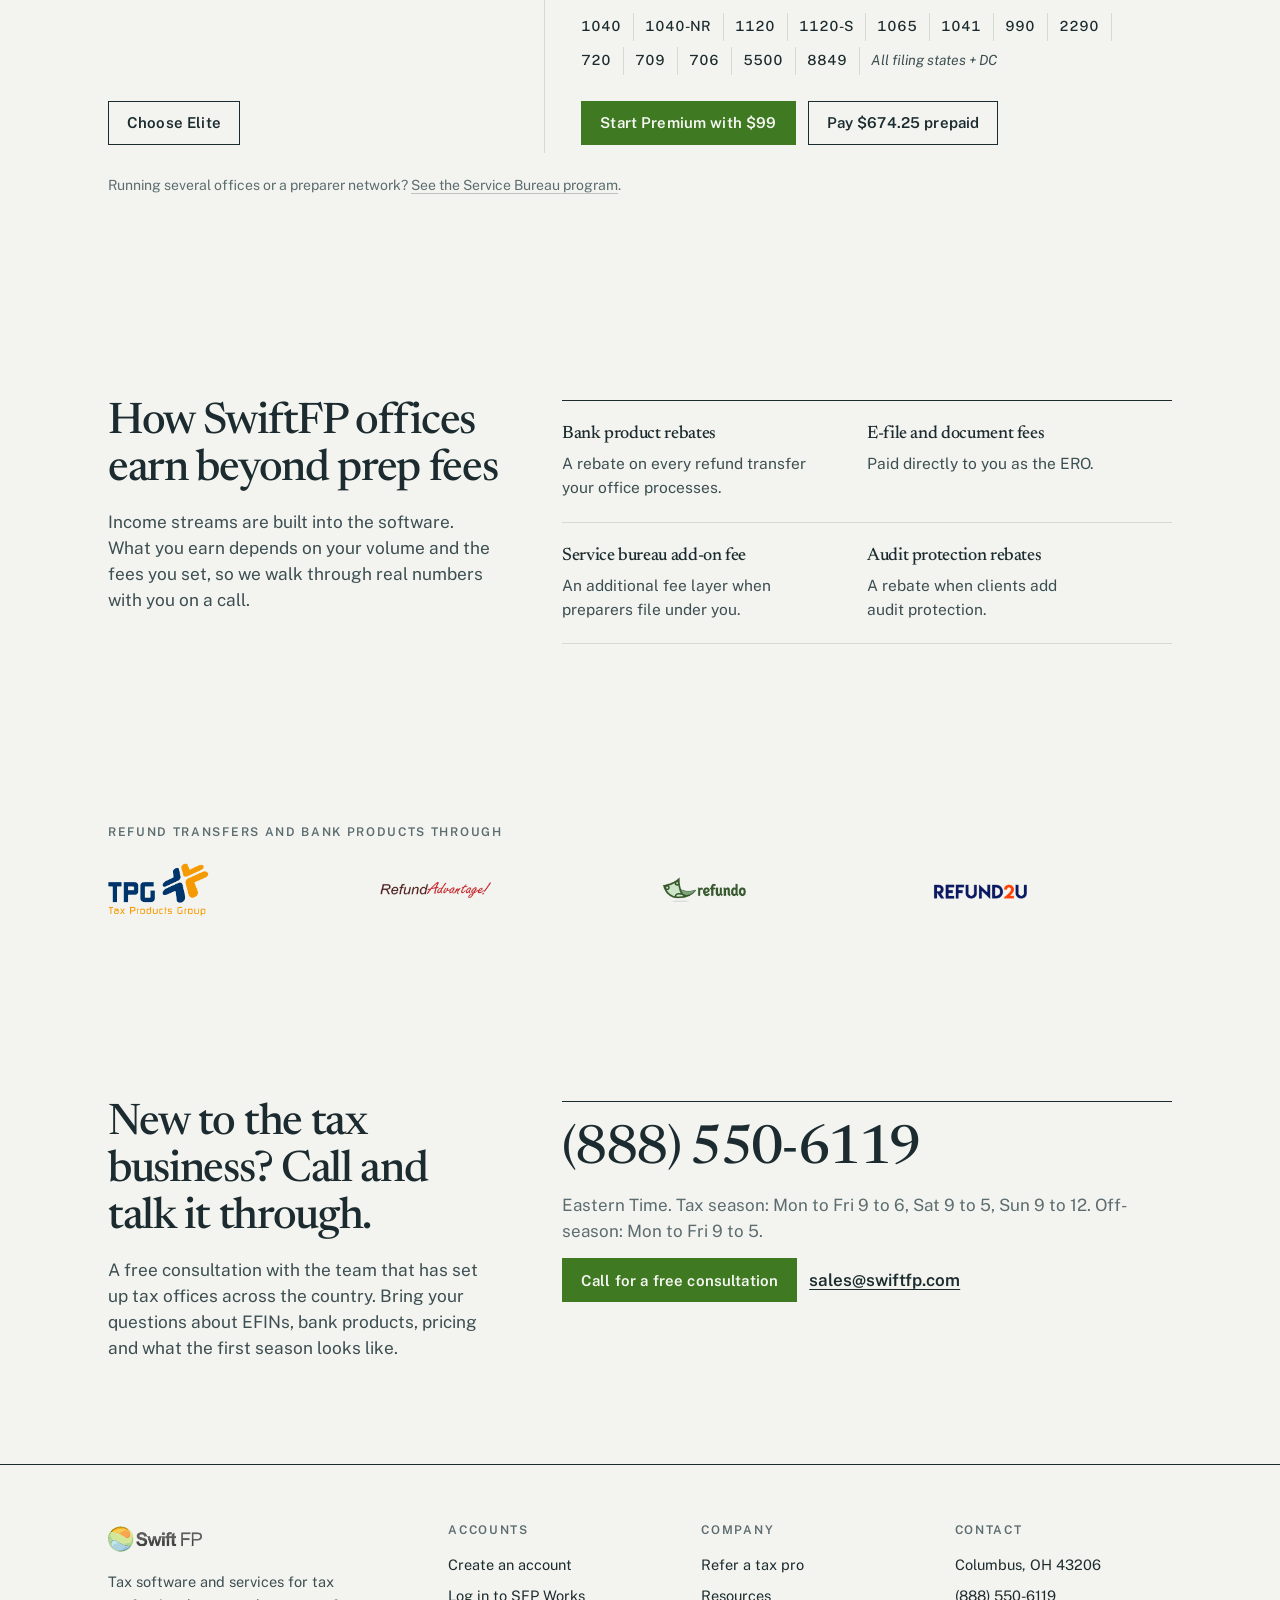
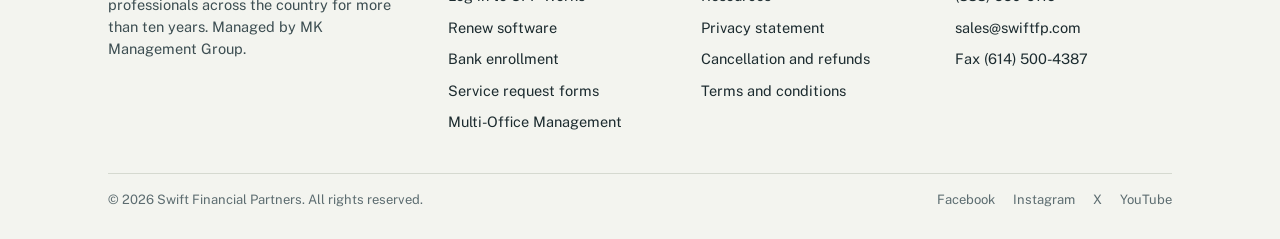
==== commit a0450be3: "Restyle the site as an editorial rate sheet, not a SaaS template. Keep the copy, prices, and links. " ====
--- a/index.html
+++ b/index.html
@@ -1 +1 @@
-<!doctype html><html lang="en"><head><meta charset="utf-8"><meta name="viewport" content="width=device-width, initial-scale=1"><title>SFP Works Professional Tax Software and Support | SwiftFP</title><meta name="description" content="Cloud-based SFP Works tax software with unlimited e-filing, bank products, free EFIN guidance and year-round support from Columbus, Ohio."><link rel="canonical" href="https://swiftfp.com/"><meta property="og:type" content="website"><meta property="og:site_name" content="SwiftFP"><meta property="og:title" content="SFP Works Professional Tax Software and Support | SwiftFP"><meta property="og:description" content="Cloud-based SFP Works tax software with unlimited e-filing, bank products, free EFIN guidance and year-round support from Columbus, Ohio."><meta property="og:url" content="https://swiftfp.com/"><meta name="theme-color" content="#1C2B2F"><link rel="icon" type="image/png" href="/assets/favicon.png"><link rel="apple-touch-icon" href="/assets/favicon.png"><link rel="preconnect" href="https://fonts.googleapis.com"><link rel="preconnect" href="https://fonts.gstatic.com" crossorigin><link href="https://fonts.googleapis.com/css2?family=Archivo:wdth,wght@62..125,500..800&family=Public+Sans:wght@400;500;600;700&display=swap" rel="stylesheet"><link rel="stylesheet" href="/styles.css"><script type="application/ld+json">{"@context": "https://schema.org", "@type": "Organization", "name": "Swift Financial Partners", "alternateName": "SwiftFP", "url": "https://swiftfp.com", "logo": "https://swiftfp.com/assets/swiftfp-logo.png", "telephone": "+1-888-550-6119", "email": "sales@swiftfp.com", "address": {"@type": "PostalAddress", "addressLocality": "Columbus", "addressRegion": "OH", "postalCode": "43206", "addressCountry": "US"}, "sameAs": ["https://www.facebook.com/swiftfinancialpartners/", "https://www.instagram.com/swiftfp/", "https://twitter.com/swiftfp", "https://www.youtube.com/channel/UCZ7NmAC3mFdjgQOoXd04XPw"]}</script></head><body><a class="skip" href="#main">Skip to content</a><div class="util"><div class="wrap"><p class="msg">Questions about software or opening a tax office? <strong><a href="tel:+18885506119">(888) 550-6119</a></strong></p><nav aria-label="Accounts"><a class="hide-sm" href="/contact#support">Support</a><a class="hide-sm" href="https://fastsupport.gotoassist.com/">Remote support</a><a href="https://crm.seqwens.com/">SeQwens login</a><strong><a href="https://www.mytaxoffice.com/main/pro/Swiftfinancial_login.php">SFP Works login</a></strong></nav></div></div><header class="site-header"><div class="wrap"><a class="brand" href="/" aria-label="SwiftFP home"><img src="/assets/swiftfp-logo.png" alt="Swift FP" width="115" height="44"></a><nav class="main-nav" id="main-nav" aria-label="Main"><ul><li><a href="/software">SFP Works software</a></li><li><a href="/efin">EFIN help</a></li><li><a href="/service-bureau">Service bureaus</a></li><li><a href="/seqwens">SeQwens CRM</a></li><li><a href="/resources">Resources</a></li><li><a href="/contact">Contact</a></li></ul></nav><div class="header-cta"><a class="btn btn-primary" href="/software#pricing">See pricing</a><button class="menu-btn" type="button" aria-expanded="false" aria-controls="main-nav" aria-label="Open menu"><svg width="22" height="22" viewBox="0 0 24 24" fill="none" stroke="#1C2B2F" stroke-width="2" stroke-linecap="round" aria-hidden="true"><path d="M4 7h16M4 12h16M4 17h16"/></svg></button></div></div></header><main id="main"><section class="hero" aria-labelledby="hero-h"><div class="wrap hero-grid"><div class="hero-copy"><h1 id="hero-h" class="display h1">Professional tax software, and a team that helps you build the office around it.</h1><p class="lede">SFP Works is cloud-based software with unlimited federal and state e-filing, built-in bank products, and year-round support from a team in Columbus, Ohio.</p><div class="btn-row"><a class="btn btn-primary" href="/software#pricing">See pricing</a><a class="btn btn-line" href="https://swiftfp.com/tax-software/">Book a live demo</a></div><p class="price-note">Premium starts with $99 down. Elite is $399.99 with 30 returns included.</p><ul class="proof"><li><svg class="check" width="18" height="18" viewBox="0 0 24 24" fill="none" stroke="#2F6118" stroke-width="2.6" stroke-linecap="round" stroke-linejoin="round" aria-hidden="true"><path d="M20 6 9 17l-5-5"/></svg><span>Cloud-based, nothing to install or update</span></li><li><svg class="check" width="18" height="18" viewBox="0 0 24 24" fill="none" stroke="#2F6118" stroke-width="2.6" stroke-linecap="round" stroke-linejoin="round" aria-hidden="true"><path d="M20 6 9 17l-5-5"/></svg><span>Free EFIN application guidance</span></li><li><svg class="check" width="18" height="18" viewBox="0 0 24 24" fill="none" stroke="#2F6118" stroke-width="2.6" stroke-linecap="round" stroke-linejoin="round" aria-hidden="true"><path d="M20 6 9 17l-5-5"/></svg><span>Serving tax professionals for more than ten years</span></li></ul></div><figure class="panel" style="margin:0"><figcaption class="panel-top"><strong>E-File Manager</strong><span class="fine">Sample data for illustration</span></figcaption><div class="stats"><div class="stat"><span>Accepted today</span><b>38</b></div><div class="stat"><span>Waiting on IRS</span><b>6</b></div><div class="stat"><span>Needs a fix</span><b class="bad">1</b></div></div><table class="efile"><thead><tr><th scope="col">Taxpayer</th><th scope="col">Form</th><th scope="col">Status</th><th scope="col">Refund product</th></tr></thead><tbody><tr><td>D. Whitfield</td><td>1040</td><td><span class="pill ok">Accepted</span></td><td>Refund transfer</td></tr><tr><td>Harmon Auto LLC</td><td>1120-S</td><td><span class="pill wait">Waiting on IRS</span></td><td>None</td></tr><tr><td>R. Okafor</td><td>1040</td><td><span class="pill fix">Rejected: AGI</span></td><td>Refund transfer</td></tr><tr><td>Brennan &amp; Cole</td><td>1065</td><td><span class="pill ok">Accepted</span></td><td>None</td></tr><tr><td>M. Castillo</td><td>1040</td><td><span class="pill ok">Accepted</span></td><td>Refund transfer</td></tr></tbody></table></figure></div></section><section class="section-tight" aria-labelledby="paths-h" style="padding-top:0"><div class="wrap"><div class="section-head"><h2 id="paths-h" class="display h2">Start where your tax business is today.</h2><a class="link-strong" href="https://swiftfp.com/help-me-choose/">Not sure? Answer a few questions</a></div><div class="grid-3"><article class="path"><p class="kicker">You already prepare returns</p><h3 class="h3">You need software that holds up in February</h3><ul class="squares"><li>Browser-based, nothing to install</li><li>Multi-user offices with per-preparer permissions</li><li>Client manager that finds any return quickly</li><li>Locked-in software pricing</li></ul><a class="link-strong" href="/software">Compare SFP Works editions</a></article><article class="path" style="--bar: var(--orange)"><p class="kicker">You are opening your first office</p><h3 class="h3">You need an EFIN, training and a plan</h3><ul class="squares"><li>Free one-on-one EFIN application guidance</li><li>Tax law and preparation training</li><li>Business setup, branding and marketing materials</li><li>Preseason loans for setup costs</li></ul><a class="link-strong" href="/efin">Get EFIN help</a></article><article class="path" style="--bar: var(--ink)"><p class="kicker">You run several offices</p><h3 class="h3">You want your own network of preparers</h3><ul class="squares"><li>Co-branded tax software</li><li>Tools to manage multiple users and offices</li><li>Revenue from software sales and service bureau fees</li><li>SeQwens practice management and CRM</li></ul><a class="link-strong" href="/service-bureau">See the Service Bureau program</a></article></div></div></section><section class="section dark" aria-labelledby="season-h"><div class="wrap"><div class="season-intro"><h2 id="season-h" class="display h2">Tax season is four months. We work with you all twelve.</h2><p class="lede">Filing season ends in April. Running a tax office does not. Here is what SwiftFP handles across the year, from your EFIN application to the last refund transfer.</p></div><div class="cal"><div class="cal-months" aria-hidden="true"><span>Jan</span><span>Feb</span><span>Mar</span><span>Apr</span><span>May</span><span>Jun</span><span>Jul</span><span>Aug</span><span>Sep</span><span>Oct</span><span>Nov</span><span>Dec</span></div><div class="cal-bar" aria-hidden="true"><i class="p-file"></i><i class="p-off"></i><i class="p-pre"></i></div><div class="cal-phases"><div class="phase p-file"><p class="when">January to April</p><h3 class="h3">File and fund</h3><ul class="squares"><li>Real-time e-file status on every return</li><li>Refund transfers through four integrated bank partners</li><li>Instant diagnostics before you transmit</li><li>Extended phone hours, seven days a week</li></ul></div><div class="phase p-off"><p class="when">May to September</p><h3 class="h3">Build the office</h3><ul class="squares"><li>Free one-on-one EFIN application guidance</li><li>Business structure, registration and location help</li><li>Tax law, preparation and customer service training</li><li>Logo, website, fliers and business cards from our marketing team</li></ul></div><div class="phase p-pre"><p class="when">October to December</p><h3 class="h3">Get ready to file</h3><ul class="squares"><li>Bank enrollment</li><li>Preseason loans for setup and marketing</li><li>Software setup, training and monthly checklists</li></ul></div></div></div></div></section><section class="section" id="pricing" aria-labelledby="pricing-h"><div class="wrap"><div class="section-head"><h2 id="pricing-h" class="display h2">Pick the edition that matches your return volume</h2><a class="link-strong" href="https://swiftfp.com/tax-software/">Not sure? Book a demo and compare both</a></div><div class="plans"><article class="plan"><div class="plan-head"><div><span class="tag neutral">Lower-volume offices</span><h3 class="h3" style="margin-top:12px">SFP Works Elite</h3></div><p class="price">$399.99</p></div><p class="terms">Includes 30 returns, then $10 for each additional return.</p><ul class="checks one"><li>Professional cloud-based software</li><li>Federal and state preparation</li><li>E-filing and software support</li><li>A practical starting point for a growing client base</li></ul><div class="btn-row"><a class="btn btn-line" href="https://swiftfp.com/buy-now/">Choose Elite</a></div></article><article class="plan featured"><div class="plan-head"><div><span class="tag">Best for growing offices</span><h3 class="h3" style="margin-top:12px">SFP Works Premium</h3></div><p class="price">$674.25 <small>prepaid</small></p></div><p class="terms"><strong>Or start with $99 today</strong>, then $800 due by February 15, 2027. That plan totals $899. The $674.25 prepaid price is promotional.</p><ul class="checks"><li>Unlimited federal and state e-filing</li><li>Multi-user online access</li><li>Bank products built in</li><li>Document manager</li><li>Instant return diagnostics</li><li>Real-time e-file status</li><li>Interview and direct-input modes</li><li>On-site check printing</li><li>Automatic online backup</li><li>Training and technical support</li></ul><div class="forms-wrap"><p class="kicker">Returns you can prepare and e-file</p><ul class="chips" aria-label="Supported returns"><li>1040</li><li>1040-NR</li><li>1120</li><li>1120-S</li><li>1065</li><li>1041</li><li>990</li><li>2290</li><li>720</li><li>709</li><li>706</li><li>5500</li><li>8849</li><li class="all">All filing states + DC</li></ul></div><div class="btn-row"><a class="btn btn-primary" href="https://swiftfp.com/buy-now/">Start Premium with $99</a><a class="btn btn-line" href="https://swiftfp.com/buy-now/">Pay $674.25 prepaid</a></div></article></div><p class="fine" style="margin-top:18px">Running several offices or a preparer network? <a href="/service-bureau">See the Service Bureau program</a>.</p></div></section><section class="section" aria-labelledby="rev-h" style="padding-top:0"><div class="wrap split"><div><h2 id="rev-h" class="display h2">How SwiftFP offices earn beyond prep fees</h2><p class="lede">Income streams are built into the software. What you earn depends on your volume and the fees you set, so we walk through real numbers with you on a call.</p></div><div class="ledger"><div><h3>Bank product rebates</h3><p>A rebate on every refund transfer your office processes.</p></div><div><h3>E-file and document fees</h3><p>Paid directly to you as the ERO.</p></div><div><h3>Service bureau add-on fee</h3><p>An additional fee layer when preparers file under you.</p></div><div><h3>Audit protection rebates</h3><p>A rebate when clients add audit protection.</p></div></div></div></section><section class="section-tight white" aria-labelledby="bank-h"><div class="wrap"><h2 id="bank-h" class="kicker">Refund transfers and bank products through</h2><div class="banks"><img src="/assets/tpg.png" alt="TPG, Tax Products Group" width="165" height="105" loading="lazy"><img src="/assets/refund-advantage.png" alt="Refund Advantage" width="182" height="105" loading="lazy"><img src="/assets/refundo.png" alt="Refundo" width="182" height="105" loading="lazy"><img src="/assets/refund2u.png" alt="Refund2U" width="182" height="105" loading="lazy"></div></div></section><section class="section" aria-labelledby="call-h"><div class="wrap split"><div><h2 id="call-h" class="display h2">New to the tax business? Call and talk it through.</h2><p class="lede">A free consultation with the team that has set up tax offices across the country. Bring your questions about EFINs, bank products, pricing and what the first season looks like.</p></div><div class="callcard"><a class="phone-big" href="tel:+18885506119">(888) 550-6119</a><p class="muted">Eastern Time. Tax season: Mon to Fri 9 to 6, Sat 9 to 5, Sun 9 to 12. Off-season: Mon to Fri 9 to 5.</p><div class="btn-row"><a class="btn btn-primary" href="tel:+18885506119">Call for a free consultation</a><a class="link-strong" href="mailto:sales@swiftfp.com">sales@swiftfp.com</a></div></div></div></section></main><footer class="site-footer"><div class="wrap"><div class="foot-grid"><div><img src="/assets/swiftfp-logo.png" alt="Swift FP" width="105" height="40" loading="lazy"><p>Tax software and services for tax professionals across the country for more than ten years. Managed by MK Management Group.</p></div><div><h2>Accounts</h2><ul><li><a href="https://www.mytaxoffice.com/main/pro/swiftfinancial_CreateAccount.php">Create an account</a></li><li><a href="https://www.mytaxoffice.com/main/pro/Swiftfinancial_login.php">Log in to SFP Works</a></li><li><a href="https://swiftfp.com/software-renewal/">Renew software</a></li><li><a href="https://swiftfp.com/bank-enrollment/">Bank enrollment</a></li><li><a href="https://swiftfp.com/service-request-forms/">Service request forms</a></li><li><a href="https://www.mytaxoffice.com/mo/home/mo_login.php?isd=75565a6a695055694b75516841417562526c785943426f5a4a6962752f456d305950474b746730682b79553d">Multi-Office Management</a></li></ul></div><div><h2>Company</h2><ul><li><a href="https://swiftfp.com/referral/">Refer a tax pro</a></li><li><a href="/resources">Resources</a></li><li><a href="https://swiftfp.com/privacy/">Privacy statement</a></li><li><a href="https://swiftfp.com/cancellation-refunds/">Cancellation and refunds</a></li><li><a href="https://swiftfp.com/terms-and-conditions-for-sfpworks/">Terms and conditions</a></li></ul></div><div><h2>Contact</h2><ul><li>Columbus, OH 43206</li><li><a href="tel:+18885506119">(888) 550-6119</a></li><li><a href="mailto:sales@swiftfp.com">sales@swiftfp.com</a></li><li>Fax (614) 500-4387</li></ul></div></div><div class="foot-base"><span>© <span data-year>2026</span> Swift Financial Partners. All rights reserved.</span><nav aria-label="Social"><a href="https://www.facebook.com/swiftfinancialpartners/">Facebook</a><a href="https://www.instagram.com/swiftfp/">Instagram</a><a href="https://twitter.com/swiftfp">X</a><a href="https://www.youtube.com/channel/UCZ7NmAC3mFdjgQOoXd04XPw">YouTube</a></nav></div></div></footer><div class="action-bar"><a class="btn btn-line" href="tel:+18885506119">Call us</a><a class="btn btn-primary" href="/software#pricing">See pricing</a></div><script src="/site.js" defer></script></body></html>
+<!doctype html><html lang="en"><head><meta charset="utf-8"><meta name="viewport" content="width=device-width, initial-scale=1"><title>SFP Works Professional Tax Software and Support | SwiftFP</title><meta name="description" content="Cloud-based SFP Works tax software with unlimited e-filing, bank products, free EFIN guidance and year-round support from Columbus, Ohio."><link rel="canonical" href="https://swiftfp.com/"><meta property="og:type" content="website"><meta property="og:site_name" content="SwiftFP"><meta property="og:title" content="SFP Works Professional Tax Software and Support | SwiftFP"><meta property="og:description" content="Cloud-based SFP Works tax software with unlimited e-filing, bank products, free EFIN guidance and year-round support from Columbus, Ohio."><meta property="og:url" content="https://swiftfp.com/"><meta name="theme-color" content="#F3F4EF"><link rel="icon" type="image/png" href="/assets/favicon.png"><link rel="apple-touch-icon" href="/assets/favicon.png"><link rel="preconnect" href="https://fonts.googleapis.com"><link rel="preconnect" href="https://fonts.gstatic.com" crossorigin><link href="https://fonts.googleapis.com/css2?family=Newsreader:opsz,wght@6..72,400;6..72,500;6..72,600&family=Public+Sans:ital,wght@0,400;0,500;0,600;0,700;1,400&display=swap" rel="stylesheet"><link rel="stylesheet" href="/styles.css"><script type="application/ld+json">{"@context": "https://schema.org", "@type": "Organization", "name": "Swift Financial Partners", "alternateName": "SwiftFP", "url": "https://swiftfp.com", "logo": "https://swiftfp.com/assets/swiftfp-logo.png", "telephone": "+1-888-550-6119", "email": "sales@swiftfp.com", "address": {"@type": "PostalAddress", "addressLocality": "Columbus", "addressRegion": "OH", "postalCode": "43206", "addressCountry": "US"}, "sameAs": ["https://www.facebook.com/swiftfinancialpartners/", "https://www.instagram.com/swiftfp/", "https://twitter.com/swiftfp", "https://www.youtube.com/channel/UCZ7NmAC3mFdjgQOoXd04XPw"]}</script></head><body><a class="skip" href="#main">Skip to content</a><div class="util"><div class="wrap"><p class="msg">Questions about software or opening a tax office? <strong><a href="tel:+18885506119">(888) 550-6119</a></strong></p><nav aria-label="Accounts"><a class="hide-sm" href="/contact#support">Support</a><a class="hide-sm" href="https://fastsupport.gotoassist.com/">Remote support</a><a href="https://crm.seqwens.com/">SeQwens login</a><strong><a href="https://www.mytaxoffice.com/main/pro/Swiftfinancial_login.php">SFP Works login</a></strong></nav></div></div><header class="site-header"><div class="wrap"><a class="brand" href="/" aria-label="SwiftFP home"><img src="/assets/swiftfp-logo.png" alt="Swift FP" width="115" height="44"></a><nav class="main-nav" id="main-nav" aria-label="Main"><ul><li><a href="/software">SFP Works software</a></li><li><a href="/efin">EFIN help</a></li><li><a href="/service-bureau">Service bureaus</a></li><li><a href="/seqwens">SeQwens CRM</a></li><li><a href="/resources">Resources</a></li><li><a href="/contact">Contact</a></li></ul></nav><div class="header-cta"><a class="btn btn-primary" href="/software#pricing">See pricing</a><button class="menu-btn" type="button" aria-expanded="false" aria-controls="main-nav" aria-label="Open menu"><svg width="22" height="22" viewBox="0 0 24 24" fill="none" stroke="currentColor" stroke-width="2" stroke-linecap="round" aria-hidden="true"><path d="M4 7h16M4 12h16M4 17h16"/></svg></button></div></div></header><main id="main"><section class="hero" aria-labelledby="hero-h"><div class="wrap hero-grid"><div class="hero-copy"><h1 id="hero-h" class="display h1">Professional tax software, and a team that helps you build the office around it.</h1><p class="lede">SFP Works is cloud-based software with unlimited federal and state e-filing, built-in bank products, and year-round support from a team in Columbus, Ohio.</p><div class="btn-row"><a class="btn btn-primary" href="/software#pricing">See pricing</a><a class="btn btn-line" href="https://swiftfp.com/tax-software/">Book a live demo</a></div><p class="price-note">Premium starts with $99 down. Elite is $399.99 with 30 returns included.</p><ul class="proof"><li><svg class="check" width="18" height="18" viewBox="0 0 24 24" fill="none" stroke="#2F6118" stroke-width="2.6" stroke-linecap="round" stroke-linejoin="round" aria-hidden="true"><path d="M20 6 9 17l-5-5"/></svg><span>Cloud-based, nothing to install or update</span></li><li><svg class="check" width="18" height="18" viewBox="0 0 24 24" fill="none" stroke="#2F6118" stroke-width="2.6" stroke-linecap="round" stroke-linejoin="round" aria-hidden="true"><path d="M20 6 9 17l-5-5"/></svg><span>Free EFIN application guidance</span></li><li><svg class="check" width="18" height="18" viewBox="0 0 24 24" fill="none" stroke="#2F6118" stroke-width="2.6" stroke-linecap="round" stroke-linejoin="round" aria-hidden="true"><path d="M20 6 9 17l-5-5"/></svg><span>Serving tax professionals for more than ten years</span></li></ul></div><figure class="panel" style="margin:0"><figcaption class="panel-top"><strong>E-File Manager</strong><span class="fine">Sample data for illustration</span></figcaption><div class="stats"><div class="stat"><span>Accepted today</span><b>38</b></div><div class="stat"><span>Waiting on IRS</span><b>6</b></div><div class="stat"><span>Needs a fix</span><b class="bad">1</b></div></div><table class="efile"><thead><tr><th scope="col">Taxpayer</th><th scope="col">Form</th><th scope="col">Status</th><th scope="col">Refund product</th></tr></thead><tbody><tr><td>D. Whitfield</td><td>1040</td><td><span class="pill ok">Accepted</span></td><td>Refund transfer</td></tr><tr><td>Harmon Auto LLC</td><td>1120-S</td><td><span class="pill wait">Waiting on IRS</span></td><td>None</td></tr><tr><td>R. Okafor</td><td>1040</td><td><span class="pill fix">Rejected: AGI</span></td><td>Refund transfer</td></tr><tr><td>Brennan &amp; Cole</td><td>1065</td><td><span class="pill ok">Accepted</span></td><td>None</td></tr><tr><td>M. Castillo</td><td>1040</td><td><span class="pill ok">Accepted</span></td><td>Refund transfer</td></tr></tbody></table></figure></div></section><section class="section-tight" aria-labelledby="paths-h"><div class="wrap"><div class="section-head"><h2 id="paths-h" class="display h2">Start where your tax business is today.</h2><a class="link-strong" href="https://swiftfp.com/help-me-choose/">Not sure? Answer a few questions</a></div><div class="grid-3"><article class="path"><p class="kicker">You already prepare returns</p><h3 class="h3">You need software that holds up in February</h3><ul class="squares"><li>Browser-based, nothing to install</li><li>Multi-user offices with per-preparer permissions</li><li>Client manager that finds any return quickly</li><li>Locked-in software pricing</li></ul><a class="link-strong" href="/software">Compare SFP Works editions</a></article><article class="path"><p class="kicker">You are opening your first office</p><h3 class="h3">You need an EFIN, training and a plan</h3><ul class="squares"><li>Free one-on-one EFIN application guidance</li><li>Tax law and preparation training</li><li>Business setup, branding and marketing materials</li><li>Preseason loans for setup costs</li></ul><a class="link-strong" href="/efin">Get EFIN help</a></article><article class="path"><p class="kicker">You run several offices</p><h3 class="h3">You want your own network of preparers</h3><ul class="squares"><li>Co-branded tax software</li><li>Tools to manage multiple users and offices</li><li>Revenue from software sales and service bureau fees</li><li>SeQwens practice management and CRM</li></ul><a class="link-strong" href="/service-bureau">See the Service Bureau program</a></article></div></div></section><section class="section dark" aria-labelledby="season-h"><div class="wrap"><div class="season-intro"><h2 id="season-h" class="display h2">Tax season is four months. We work with you all twelve.</h2><p class="lede">Filing season ends in April. Running a tax office does not. Here is what SwiftFP handles across the year, from your EFIN application to the last refund transfer.</p></div><div class="cal"><div class="cal-months" aria-hidden="true"><span>Jan</span><span>Feb</span><span>Mar</span><span>Apr</span><span>May</span><span>Jun</span><span>Jul</span><span>Aug</span><span>Sep</span><span>Oct</span><span>Nov</span><span>Dec</span></div><div class="cal-bar" aria-hidden="true"><i class="p-file"></i><i class="p-off"></i><i class="p-pre"></i></div><div class="cal-phases"><div class="phase p-file"><p class="when">January to April</p><h3 class="h3">File and fund</h3><ul class="squares"><li>Real-time e-file status on every return</li><li>Refund transfers through four integrated bank partners</li><li>Instant diagnostics before you transmit</li><li>Extended phone hours, seven days a week</li></ul></div><div class="phase p-off"><p class="when">May to September</p><h3 class="h3">Build the office</h3><ul class="squares"><li>Free one-on-one EFIN application guidance</li><li>Business structure, registration and location help</li><li>Tax law, preparation and customer service training</li><li>Logo, website, fliers and business cards from our marketing team</li></ul></div><div class="phase p-pre"><p class="when">October to December</p><h3 class="h3">Get ready to file</h3><ul class="squares"><li>Bank enrollment</li><li>Preseason loans for setup and marketing</li><li>Software setup, training and monthly checklists</li></ul></div></div></div></div></section><section class="section" id="pricing" aria-labelledby="pricing-h"><div class="wrap"><div class="section-head"><h2 id="pricing-h" class="display h2">Pick the edition that matches your return volume</h2><a class="link-strong" href="https://swiftfp.com/tax-software/">Not sure? Book a demo and compare both</a></div><div class="plans"><article class="plan"><div class="plan-head"><div><span class="tag neutral">Lower-volume offices</span><h3 class="h3">SFP Works Elite</h3></div><p class="price">$399.99</p></div><p class="terms">Includes 30 returns, then $10 for each additional return.</p><ul class="checks one"><li>Professional cloud-based software</li><li>Federal and state preparation</li><li>E-filing and software support</li><li>A practical starting point for a growing client base</li></ul><div class="btn-row"><a class="btn btn-line" href="https://swiftfp.com/buy-now/">Choose Elite</a></div></article><article class="plan featured"><div class="plan-head"><div><span class="tag">Best for growing offices</span><h3 class="h3">SFP Works Premium</h3></div><p class="price">$674.25 <small>prepaid</small></p></div><p class="terms"><strong>Or start with $99 today</strong>, then $800 due by February 15, 2027. That plan totals $899. The $674.25 prepaid price is promotional.</p><ul class="checks"><li>Unlimited federal and state e-filing</li><li>Multi-user online access</li><li>Bank products built in</li><li>Document manager</li><li>Instant return diagnostics</li><li>Real-time e-file status</li><li>Interview and direct-input modes</li><li>On-site check printing</li><li>Automatic online backup</li><li>Training and technical support</li></ul><div class="forms-wrap"><p class="kicker">Returns you can prepare and e-file</p><ul class="chips" aria-label="Supported returns"><li>1040</li><li>1040-NR</li><li>1120</li><li>1120-S</li><li>1065</li><li>1041</li><li>990</li><li>2290</li><li>720</li><li>709</li><li>706</li><li>5500</li><li>8849</li><li class="all">All filing states + DC</li></ul></div><div class="btn-row"><a class="btn btn-primary" href="https://swiftfp.com/buy-now/">Start Premium with $99</a><a class="btn btn-line" href="https://swiftfp.com/buy-now/">Pay $674.25 prepaid</a></div></article></div><p class="fine">Running several offices or a preparer network? <a href="/service-bureau">See the Service Bureau program</a>.</p></div></section><section class="section" aria-labelledby="rev-h"><div class="wrap split"><div><h2 id="rev-h" class="display h2">How SwiftFP offices earn beyond prep fees</h2><p class="lede">Income streams are built into the software. What you earn depends on your volume and the fees you set, so we walk through real numbers with you on a call.</p></div><div class="ledger"><div><h3>Bank product rebates</h3><p>A rebate on every refund transfer your office processes.</p></div><div><h3>E-file and document fees</h3><p>Paid directly to you as the ERO.</p></div><div><h3>Service bureau add-on fee</h3><p>An additional fee layer when preparers file under you.</p></div><div><h3>Audit protection rebates</h3><p>A rebate when clients add audit protection.</p></div></div></div></section><section class="section-tight white" aria-labelledby="bank-h"><div class="wrap"><h2 id="bank-h" class="kicker">Refund transfers and bank products through</h2><div class="banks"><img src="/assets/tpg.png" alt="TPG, Tax Products Group" width="165" height="105" loading="lazy"><img src="/assets/refund-advantage.png" alt="Refund Advantage" width="182" height="105" loading="lazy"><img src="/assets/refundo.png" alt="Refundo" width="182" height="105" loading="lazy"><img src="/assets/refund2u.png" alt="Refund2U" width="182" height="105" loading="lazy"></div></div></section><section class="section" aria-labelledby="call-h"><div class="wrap split"><div><h2 id="call-h" class="display h2">New to the tax business? Call and talk it through.</h2><p class="lede">A free consultation with the team that has set up tax offices across the country. Bring your questions about EFINs, bank products, pricing and what the first season looks like.</p></div><div class="callcard"><a class="phone-big" href="tel:+18885506119">(888) 550-6119</a><p class="muted">Eastern Time. Tax season: Mon to Fri 9 to 6, Sat 9 to 5, Sun 9 to 12. Off-season: Mon to Fri 9 to 5.</p><div class="btn-row"><a class="btn btn-primary" href="tel:+18885506119">Call for a free consultation</a><a class="link-strong" href="mailto:sales@swiftfp.com">sales@swiftfp.com</a></div></div></div></section></main><footer class="site-footer"><div class="wrap"><div class="foot-grid"><div><img src="/assets/swiftfp-logo.png" alt="Swift FP" width="105" height="40" loading="lazy"><p>Tax software and services for tax professionals across the country for more than ten years. Managed by MK Management Group.</p></div><div><h2>Accounts</h2><ul><li><a href="https://www.mytaxoffice.com/main/pro/swiftfinancial_CreateAccount.php">Create an account</a></li><li><a href="https://www.mytaxoffice.com/main/pro/Swiftfinancial_login.php">Log in to SFP Works</a></li><li><a href="https://swiftfp.com/software-renewal/">Renew software</a></li><li><a href="https://swiftfp.com/bank-enrollment/">Bank enrollment</a></li><li><a href="https://swiftfp.com/service-request-forms/">Service request forms</a></li><li><a href="https://www.mytaxoffice.com/mo/home/mo_login.php?isd=75565a6a695055694b75516841417562526c785943426f5a4a6962752f456d305950474b746730682b79553d">Multi-Office Management</a></li></ul></div><div><h2>Company</h2><ul><li><a href="https://swiftfp.com/referral/">Refer a tax pro</a></li><li><a href="/resources">Resources</a></li><li><a href="https://swiftfp.com/privacy/">Privacy statement</a></li><li><a href="https://swiftfp.com/cancellation-refunds/">Cancellation and refunds</a></li><li><a href="https://swiftfp.com/terms-and-conditions-for-sfpworks/">Terms and conditions</a></li></ul></div><div><h2>Contact</h2><ul><li>Columbus, OH 43206</li><li><a href="tel:+18885506119">(888) 550-6119</a></li><li><a href="mailto:sales@swiftfp.com">sales@swiftfp.com</a></li><li>Fax (614) 500-4387</li></ul></div></div><div class="foot-base"><span>© <span data-year>2026</span> Swift Financial Partners. All rights reserved.</span><nav aria-label="Social"><a href="https://www.facebook.com/swiftfinancialpartners/">Facebook</a><a href="https://www.instagram.com/swiftfp/">Instagram</a><a href="https://twitter.com/swiftfp">X</a><a href="https://www.youtube.com/channel/UCZ7NmAC3mFdjgQOoXd04XPw">YouTube</a></nav></div></div></footer><div class="action-bar"><a class="btn btn-line" href="tel:+18885506119">Call us</a><a class="btn btn-primary" href="/software#pricing">See pricing</a></div><script src="/site.js" defer></script></body></html>
--- a/styles.css
+++ b/styles.css
@@ -1 +1,1143 @@
-:root{--ground:#F5F6F2;--surface:#FFFFFF;--sunk:#E9ECE4;--ink:#1C2B2F;--ink-2:#3E4F53;--ink-3:#5B6B6F;--line:#DCE0D8;--line-2:#EEF0EB;--green:#3F7A22;--green-ink:#2F6118;--green-tint:#E3EFD6;--orange:#D9731A;--orange-ink:#8A4F0A;--orange-tint:#FBEBD6;--red-ink:#A3312B;--red-tint:#F8E1DF;--display:"Archivo","Arial Narrow",system-ui,sans-serif;--body:"Public Sans",system-ui,-apple-system,"Segoe UI",sans-serif;--wrap:1280px;--pad:clamp(20px,5vw,80px);--radius:8px}*,*::before,*::after{box-sizing:border-box}html{-webkit-text-size-adjust:100%;scroll-padding-top:96px}body{margin:0;background:var(--ground);color:var(--ink);font-family:var(--body);font-size:17px;line-height:1.55}img{max-width:100%;height:auto;display:block}a{color:var(--green-ink);text-underline-offset:3px}a:hover{color:#1F4410}:focus-visible{outline:3px solid var(--orange);outline-offset:3px;border-radius:2px}h1,h2,h3{margin:0;line-height:1.05}p{margin:0}ul,ol{margin:0;padding:0}.wrap{max-width:var(--wrap);margin:0 auto;padding-inline:var(--pad)}.skip{position:absolute;left:-999px;top:8px;background:var(--ink);color:#fff;padding:10px 16px;z-index:100;border-radius:6px}.skip:focus{left:8px}.sr-only{position:absolute;width:1px;height:1px;overflow:hidden;clip:rect(0 0 0 0);white-space:nowrap}.display{font-family:var(--display);font-stretch:78%;font-weight:800;letter-spacing:-0.01em}.h1{font-size:clamp(42px,5.2vw,70px);line-height:0.97}.h2{font-size:clamp(32px,3.8vw,52px);line-height:1}.h3{font-family:var(--display);font-stretch:85%;font-weight:700;font-size:clamp(24px,2.2vw,30px);line-height:1.1}.lede{font-size:clamp(17px,1.5vw,20px);color:var(--ink-2);max-width:60ch}.muted{color:var(--ink-3)}.kicker{font-size:15px;font-weight:600;color:var(--ink-3)}.fine{font-size:14px;color:var(--ink-3)}.btn{display:inline-flex;align-items:center;justify-content:center;min-height:52px;padding:0 26px;border-radius:6px;font-weight:600;font-size:17px;text-decoration:none;border:2px solid transparent;cursor:pointer;font-family:var(--body)}.btn-primary{background:var(--green);color:#fff}.btn-primary:hover{background:var(--green-ink);color:#fff}.btn-line{border-color:var(--ink);color:var(--ink);background:transparent}.btn-line:hover{background:var(--ink);color:#fff}.btn-light{border-color:#fff;color:#fff}.btn-light:hover{background:#fff;color:var(--ink)}.btn-row{display:flex;flex-wrap:wrap;gap:14px;align-items:center}.link-strong{font-weight:600}.util{background:var(--ink);color:#D5DDD8;font-size:14px}.util .wrap{display:flex;justify-content:space-between;align-items:center;min-height:40px;gap:16px}.util a{color:#D5DDD8;text-decoration:none}.util a:hover{color:#fff;text-decoration:underline}.util nav{display:flex;gap:24px}.util strong a{color:#fff}.site-header{background:var(--surface);border-bottom:1px solid var(--line);position:sticky;top:0;z-index:50}.site-header .wrap{display:flex;align-items:center;justify-content:space-between;min-height:80px;gap:24px}.brand img{height:44px;width:auto}.main-nav ul{list-style:none;display:flex;gap:30px}.main-nav a{color:var(--ink);text-decoration:none;font-weight:500;font-size:16px;padding:8px 0;border-bottom:2px solid transparent}.main-nav a:hover,.main-nav a[aria-current="page"]{border-bottom-color:var(--green);color:var(--ink)}.header-cta{display:flex;gap:10px;align-items:center}.menu-btn{display:none;width:48px;height:48px;border:1px solid var(--line);background:none;border-radius:6px;cursor:pointer;align-items:center;justify-content:center}@media (max-width:1080px){.util nav a.hide-sm{display:none}.main-nav{display:none;position:absolute;left:0;right:0;top:100%;background:var(--surface);border-bottom:1px solid var(--line);padding:8px var(--pad) 20px}.main-nav.open{display:block}.main-nav ul{flex-direction:column;gap:0}.main-nav a{display:block;padding:14px 0;border-bottom:1px solid var(--line-2);font-size:18px}.main-nav a[aria-current="page"]{border-bottom-color:var(--line-2);color:var(--green-ink);font-weight:700}.menu-btn{display:inline-flex}.header-cta .btn{display:none}}@media (max-width:640px){.util .msg{display:none}.util nav{gap:18px}.brand img{height:36px}.site-header .wrap{min-height:64px}}.section{padding-block:clamp(64px,8vw,112px)}.section-tight{padding-block:clamp(48px,6vw,72px)}.section-head{display:flex;justify-content:space-between;align-items:end;gap:24px;flex-wrap:wrap;margin-bottom:clamp(28px,4vw,44px)}.section-head .h2{max-width:20ch}.dark{background:var(--ink);color:#F1F4EE}.dark .lede,.dark p{color:#C4CEC9}.white{background:var(--surface);border-block:1px solid var(--line)}.hero{padding-block:clamp(48px,7vw,96px) clamp(56px,7vw,96px)}.hero-grid{display:grid;grid-template-columns:minmax(0,0.95fr) minmax(0,1.15fr);gap:clamp(32px,5vw,72px);align-items:start}.hero-copy{display:flex;flex-direction:column;gap:26px}.proof{list-style:none;display:flex;flex-direction:column;gap:10px;color:var(--ink-2);font-size:16px}.proof li{display:flex;gap:10px;align-items:center}.check{flex-shrink:0}.price-note{font-size:15px;color:var(--ink-3)}@media (max-width:960px){.hero-grid{grid-template-columns:1fr}}.panel{background:var(--surface);border:1px solid var(--line);border-radius:10px;box-shadow:0 24px 48px -30px rgba(28,43,47,0.35);overflow:hidden}.panel-top{display:flex;justify-content:space-between;align-items:center;padding:14px 22px;border-bottom:1px solid var(--line-2);gap:12px}.panel-top strong{font-size:16px}.stats{display:grid;grid-template-columns:repeat(3,minmax(0,1fr));border-bottom:1px solid var(--line-2)}.stat{padding:16px 22px;display:flex;flex-direction:column;gap:2px}.stat + .stat{border-left:1px solid var(--line-2)}.stat span{font-size:13px;color:var(--ink-3)}.stat b{font-family:var(--display);font-stretch:85%;font-size:34px;font-weight:700;line-height:1.1}.stat b.bad{color:var(--red-ink)}.efile{width:100%;border-collapse:collapse;font-size:15px}.efile th{text-align:left;font-size:13px;font-weight:600;color:var(--ink-3);background:var(--ground);padding:10px 22px}.efile td{padding:13px 22px;border-top:1px solid var(--line-2)}.efile td:nth-child(2){font-variant-numeric:tabular-nums;color:var(--ink-2)}.efile td,.efile th{white-space:nowrap}.pill{display:inline-flex;align-items:center;min-height:28px;padding:0 10px;border-radius:14px;font-size:13px;font-weight:600;white-space:nowrap}.pill.ok{background:var(--green-tint);color:var(--green-ink)}.pill.wait{background:var(--orange-tint);color:var(--orange-ink)}.pill.fix{background:var(--red-tint);color:var(--red-ink)}@media (max-width:640px){.efile th:nth-child(4),.efile td:nth-child(4){display:none}.efile th,.efile td{padding-inline:12px;font-size:14px}.efile td:first-child{white-space:normal}.stat{padding:14px}.stat b{font-size:28px}}.grid-3{display:grid;grid-template-columns:repeat(3,minmax(0,1fr));gap:24px}.grid-2{display:grid;grid-template-columns:repeat(2,minmax(0,1fr));gap:24px}@media (max-width:960px){.grid-3,.grid-2{grid-template-columns:1fr}}.path{background:var(--surface);border:1px solid var(--line);border-top:6px solid var(--bar,var(--green));border-radius:var(--radius);padding:clamp(24px,3vw,32px);display:flex;flex-direction:column;gap:16px}.path .link-strong{margin-top:auto}.squares{list-style:none;display:flex;flex-direction:column;gap:10px;color:var(--ink-2);font-size:16px;line-height:1.45}.squares li{display:flex;gap:10px}.squares li::before{content:"";width:6px;height:6px;margin-top:9px;background:currentColor;flex-shrink:0;color:var(--ink)}.dark .squares li{color:#D5DDD8}.dark .squares li::before{color:#9FB0AA}.season-intro{display:grid;grid-template-columns:minmax(0,1.3fr) minmax(0,1fr);gap:clamp(24px,6vw,80px);align-items:end}.cal{margin-top:clamp(40px,5vw,64px)}.cal-months,.cal-bar,.cal-phases{display:grid;grid-template-columns:repeat(12,minmax(0,1fr));column-gap:6px}.cal-months span{font-size:13px;font-weight:600;color:#9FB0AA}.cal-bar{margin-top:10px;height:14px}.cal-bar i{border-radius:3px}.p-file{grid-column:1 / 5}.p-off{grid-column:5 / 10}.p-pre{grid-column:10 / 13}.cal-bar .p-file{background:var(--green)}.cal-bar .p-off{background:#4A5E62}.cal-bar .p-pre{background:var(--orange)}.cal-phases{margin-top:36px}.phase{display:flex;flex-direction:column;gap:12px;padding-inline:0 32px}.phase + .phase{border-left:1px solid #3A4D51;padding-left:32px}.phase .when{font-size:15px;font-weight:600}.p-file .when{color:#B9D79C}.p-off .when{color:#B8C4C0}.p-pre .when{color:#F2B77E}@media (max-width:900px){.season-intro{grid-template-columns:1fr}.cal-months span:nth-child(even){visibility:hidden}.cal-phases{display:flex;flex-direction:column;gap:28px}.phase,.phase + .phase{border-left:0;padding:0}.phase + .phase{border-top:1px solid #3A4D51;padding-top:28px}}.plans{display:grid;grid-template-columns:minmax(0,1fr) minmax(0,1.2fr);gap:24px;align-items:start}@media (max-width:960px){.plans{grid-template-columns:1fr}}.plan{background:var(--surface);border:1px solid var(--line);border-radius:10px;padding:clamp(26px,3.4vw,44px);display:flex;flex-direction:column;gap:20px}.plan.featured{border:2px solid var(--green)}.plan-head{display:flex;justify-content:space-between;gap:20px;align-items:start;flex-wrap:wrap}.tag{display:inline-block;font-size:14px;font-weight:600;color:var(--green-ink);background:var(--green-tint);padding:4px 10px;border-radius:4px}.tag.neutral{color:var(--ink-2);background:var(--sunk)}.price{font-family:var(--display);font-stretch:85%;font-size:clamp(40px,4vw,52px);font-weight:800;line-height:1}.price small{font-family:var(--body);font-size:15px;font-weight:500;color:var(--ink-3)}.terms{background:var(--ground);border:1px solid var(--line-2);border-radius:6px;padding:14px 16px;font-size:15px;color:var(--ink-2)}.checks{list-style:none;display:grid;grid-template-columns:repeat(2,minmax(0,1fr));gap:10px 28px;font-size:16px}.checks.one{grid-template-columns:1fr}.checks li{display:flex;gap:10px;align-items:start}.checks li::before{content:"";flex-shrink:0;width:18px;height:18px;margin-top:3px;background:no-repeat center/18px url("data:image/svg+xml,%3Csvg xmlns='http://www.w3.org/2000/svg' viewBox='0 0 24 24' fill='none' stroke='%232F6118' stroke-width='2.8' stroke-linecap='round' stroke-linejoin='round'%3E%3Cpath d='M20 6 9 17l-5-5'/%3E%3C/svg%3E")}@media (max-width:560px){.checks{grid-template-columns:1fr}}.plan .btn-row{margin-top:auto;padding-top:6px}.forms-wrap{border-top:1px solid var(--line-2);padding-top:20px;display:flex;flex-direction:column;gap:12px}.chips{list-style:none;display:flex;flex-wrap:wrap;gap:8px}.chips li{min-height:34px;padding:0 12px;display:inline-flex;align-items:center;background:#EEF1EA;border:1px solid #D6DBD1;border-radius:4px;font-size:15px;font-weight:600;font-variant-numeric:tabular-nums}.chips li.all{background:var(--green-tint);border-color:#C5D7AF}.split{display:grid;grid-template-columns:minmax(0,0.8fr) minmax(0,1.2fr);gap:clamp(32px,6vw,80px);align-items:start}.split>div:first-child{display:flex;flex-direction:column;gap:18px}@media (max-width:900px){.split{grid-template-columns:1fr}}.ledger{display:grid;grid-template-columns:repeat(2,minmax(0,1fr));border-top:2px solid var(--ink)}.ledger>div{padding:24px 28px 24px 0;border-bottom:1px solid var(--line);display:flex;flex-direction:column;gap:6px}.ledger h3{font-size:19px;font-family:var(--body);font-weight:700;line-height:1.3}.ledger p{color:var(--ink-2);font-size:16px}.ledger.one{grid-template-columns:1fr}@media (max-width:640px){.ledger{grid-template-columns:1fr}}.dark .ledger{border-top-color:#F1F4EE}.dark .ledger>div{border-bottom-color:#3A4D51}.dark .ledger p{color:#C4CEC9}.steps{list-style:none;counter-reset:step;display:grid;grid-template-columns:repeat(var(--n,3),minmax(0,1fr));gap:24px}.steps li{counter-increment:step;display:flex;flex-direction:column;gap:10px;padding-top:18px;border-top:2px solid var(--ink)}.steps li::before{content:counter(step);font-family:var(--display);font-stretch:85%;font-weight:800;font-size:36px;line-height:1;color:var(--green)}.steps h3{font-size:19px;font-family:var(--body);font-weight:700}.steps p{color:var(--ink-2);font-size:16px}@media (max-width:900px){.steps{grid-template-columns:1fr 1fr}}@media (max-width:560px){.steps{grid-template-columns:1fr}}.banks{display:grid;grid-template-columns:repeat(4,minmax(0,1fr));gap:24px;align-items:center;margin-top:24px}.banks img{height:80px;width:auto;margin-inline:auto}@media (max-width:640px){.banks{grid-template-columns:repeat(2,minmax(0,1fr))}.banks img{height:60px}}.faq{border-top:2px solid var(--ink);max-width:880px}.faq details{border-bottom:1px solid var(--line)}.faq summary{list-style:none;cursor:pointer;padding:22px 44px 22px 0;font-weight:700;font-size:18px;position:relative}.faq summary::-webkit-details-marker{display:none}.faq summary::after{content:"";position:absolute;right:6px;top:50%;width:12px;height:12px;border-right:2.5px solid var(--ink);border-bottom:2.5px solid var(--ink);transform:translateY(-70%) rotate(45deg);transition:transform .15s}.faq details[open] summary::after{transform:translateY(-30%) rotate(-135deg)}.faq details p{padding:0 0 22px;color:var(--ink-2);max-width:70ch}.callcard{background:var(--surface);border:1px solid var(--line);border-radius:10px;padding:clamp(24px,3vw,36px);display:flex;flex-direction:column;gap:14px}.phone-big{font-family:var(--display);font-stretch:85%;font-weight:800;font-size:clamp(38px,4.4vw,54px);line-height:1;color:var(--ink);text-decoration:none}.phone-big:hover{color:var(--green-ink)}.hours{width:100%;border-collapse:collapse;font-size:16px}.hours th,.hours td{text-align:left;padding:8px 0;border-bottom:1px solid var(--line-2)}.hours th{font-weight:600;padding-right:16px}.hours caption{text-align:left;font-weight:700;padding-bottom:6px}.page-intro{padding-block:clamp(48px,7vw,96px) clamp(40px,5vw,64px);border-bottom:1px solid var(--line);background:var(--surface)}.page-intro .inner{display:flex;flex-direction:column;gap:22px;max-width:900px}.crumb{font-size:15px;color:var(--ink-3)}.crumb a{color:var(--ink-3)}.notice{border-left:4px solid var(--orange);background:var(--orange-tint);padding:16px 20px;border-radius:0 6px 6px 0;color:var(--ink);font-size:16px;max-width:880px}.cardlist{display:grid;grid-template-columns:repeat(3,minmax(0,1fr));gap:0;border-top:2px solid var(--ink)}.cardlist a{display:flex;flex-direction:column;gap:6px;padding:22px 24px 22px 0;border-bottom:1px solid var(--line);text-decoration:none;color:var(--ink)}.cardlist a strong{font-size:18px}.cardlist a span{color:var(--ink-2);font-size:16px}.cardlist a:hover strong{color:var(--green-ink);text-decoration:underline}@media (max-width:900px){.cardlist{grid-template-columns:1fr 1fr}}@media (max-width:560px){.cardlist{grid-template-columns:1fr}}.form{display:grid;gap:18px}.field{display:grid;gap:6px}.field label{font-weight:600;font-size:15px}.field input,.field select,.field textarea{font:inherit;font-size:16px;padding:12px 14px;border:1.5px solid #B9C1B5;border-radius:6px;background:#fff;color:var(--ink);min-height:48px}.field textarea{min-height:140px;resize:vertical}.field input:focus,.field select:focus,.field textarea:focus{outline:3px solid var(--orange);outline-offset:1px;border-color:var(--ink)}.field .hint{font-size:14px;color:var(--ink-3)}.field-row{display:grid;grid-template-columns:1fr 1fr;gap:18px}@media (max-width:560px){.field-row{grid-template-columns:1fr}}.form-status{font-size:15px;min-height:1.5em}.site-footer{background:var(--sunk);border-top:1px solid #D6DBD1;padding-block:56px 32px;font-size:15px}.foot-grid{display:grid;grid-template-columns:1.4fr 1fr 1fr 1fr;gap:40px}.foot-grid h2{font-size:15px;font-family:var(--body);font-weight:700;margin-bottom:12px}.foot-grid ul{list-style:none;display:flex;flex-direction:column;gap:10px}.foot-grid img{height:40px;width:auto;margin-bottom:14px}.foot-grid p{color:var(--ink-2);max-width:36ch}.foot-base{display:flex;justify-content:space-between;flex-wrap:wrap;gap:12px;margin-top:40px;padding-top:20px;border-top:1px solid #D0D6CB;color:#4A5A5E;font-size:14px}.foot-base nav{display:flex;gap:18px;flex-wrap:wrap}@media (max-width:900px){.foot-grid{grid-template-columns:1fr 1fr}}@media (max-width:560px){.foot-grid{grid-template-columns:1fr}}.action-bar{display:none}@media (max-width:720px){.action-bar{display:grid;grid-template-columns:1fr 1fr;gap:10px;position:fixed;left:0;right:0;bottom:0;z-index:60;background:var(--surface);border-top:1px solid var(--line);padding:10px 16px calc(10px + env(safe-area-inset-bottom));box-shadow:0 -8px 20px -14px rgba(28,43,47,0.35)}.action-bar .btn{min-height:50px;font-size:16px;padding:0 12px}body{padding-bottom:76px}}@media (prefers-reduced-motion:reduce){*{transition:none !important;scroll-behavior:auto !important}}@media print{.util,.site-header,.action-bar,.site-footer{display:none}}+/* SwiftFP — editorial system. One paper, one ink, one green. */
+:root {
+  --ground: #f3f4ef;
+  --surface: #fbfcfa;
+  --sunk: #e7e9e2;
+  --ink: #1c2b2f;
+  --ink-2: #3d4e52;
+  --ink-3: #5c6c70;
+  --line: #d5d9d0;
+  --line-2: #e6e8e1;
+  --green: #3f7a22;
+  --green-ink: #2f6118;
+  --green-tint: #e4efd8;
+  --wait: #f3ead7;
+  --wait-ink: #6d5428;
+  --red-ink: #8f3a34;
+  --red-tint: #f6e4e1;
+  --dark: #1c2b2f;
+  --dark-fg: #f3f4ef;
+  --dark-muted: #c5cec8;
+  --dark-line: #314448;
+  --display: "Newsreader", "Iowan Old Style", Palatino, "Palatino Linotype", serif;
+  --body: "Public Sans", system-ui, -apple-system, "Segoe UI", sans-serif;
+  --wrap: 1160px;
+  --pad: clamp(20px, 4.5vw, 48px);
+  --ease: cubic-bezier(0.23, 1, 0.32, 1);
+  --shadow-panel:
+    0 0 0 1px rgba(28, 43, 47, 0.08),
+    0 1px 2px rgba(28, 43, 47, 0.04),
+    0 24px 40px -28px rgba(28, 43, 47, 0.35);
+}
+
+*,
+*::before,
+*::after { box-sizing: border-box; }
+
+html {
+  -webkit-text-size-adjust: 100%;
+  scroll-padding-top: 88px;
+  -webkit-font-smoothing: antialiased;
+  -moz-osx-font-smoothing: grayscale;
+}
+
+body {
+  margin: 0;
+  background: var(--ground);
+  color: var(--ink);
+  font-family: var(--body);
+  font-size: 17px;
+  line-height: 1.55;
+}
+
+::selection { background: #d7e6cb; color: var(--ink); }
+
+img { max-width: 100%; height: auto; display: block; }
+
+a {
+  color: inherit;
+  text-decoration-color: color-mix(in srgb, currentColor 35%, transparent);
+  text-underline-offset: 3px;
+  transition: color 150ms var(--ease), text-decoration-color 150ms var(--ease), background-color 150ms var(--ease), border-color 150ms var(--ease);
+}
+
+a:hover { text-decoration-color: currentColor; }
+
+:focus-visible {
+  outline: 2px solid var(--ink);
+  outline-offset: 3px;
+  border-radius: 0;
+}
+
+h1, h2, h3 {
+  margin: 0;
+  text-wrap: balance;
+}
+
+p { margin: 0; text-wrap: pretty; }
+
+ul, ol { margin: 0; padding: 0; }
+
+button,
+[role="button"] { cursor: pointer; }
+
+.wrap {
+  max-width: var(--wrap);
+  margin: 0 auto;
+  padding-inline: var(--pad);
+}
+
+.skip {
+  position: absolute;
+  left: -999px;
+  top: 8px;
+  background: var(--ink);
+  color: var(--ground);
+  padding: 10px 16px;
+  z-index: 100;
+}
+
+.skip:focus { left: 8px; }
+
+.sr-only {
+  position: absolute;
+  width: 1px;
+  height: 1px;
+  overflow: hidden;
+  clip: rect(0 0 0 0);
+  white-space: nowrap;
+}
+
+.display {
+  font-family: var(--display);
+  font-weight: 500;
+  font-stretch: 100%;
+  font-optical-sizing: auto;
+  letter-spacing: -0.03em;
+}
+
+.h1 {
+  font-size: clamp(40px, 4.6vw, 64px);
+  line-height: 1.02;
+  font-weight: 500;
+}
+
+.h2 {
+  font-size: clamp(32px, 3.4vw, 46px);
+  line-height: 1.08;
+  font-weight: 500;
+  max-width: 18ch;
+}
+
+.h3 {
+  font-family: var(--display);
+  font-weight: 500;
+  font-size: clamp(24px, 2vw, 30px);
+  line-height: 1.15;
+  letter-spacing: -0.02em;
+}
+
+.lede {
+  font-size: clamp(17px, 1.35vw, 19px);
+  color: var(--ink-2);
+  max-width: 42ch;
+  line-height: 1.5;
+}
+
+.muted { color: var(--ink-3); }
+
+.kicker {
+  font-size: 12px;
+  font-weight: 600;
+  letter-spacing: 0.14em;
+  text-transform: uppercase;
+  color: var(--ink-3);
+}
+
+.fine { font-size: 14px; color: var(--ink-3); line-height: 1.45; }
+
+.btn {
+  display: inline-flex;
+  align-items: center;
+  justify-content: center;
+  min-height: 44px;
+  padding: 0 18px;
+  border-radius: 0;
+  font-weight: 600;
+  font-size: 15px;
+  letter-spacing: 0.01em;
+  text-decoration: none;
+  border: 1px solid transparent;
+  font-family: var(--body);
+  line-height: 1;
+  transition: background-color 150ms var(--ease), color 150ms var(--ease), border-color 150ms var(--ease), transform 150ms var(--ease);
+}
+
+.btn:active { transform: scale(0.98); }
+
+.btn-primary { background: var(--green); color: #f7f8f4; }
+.btn-primary:hover { background: var(--green-ink); color: #f7f8f4; }
+
+.btn-line {
+  border-color: var(--ink);
+  color: var(--ink);
+  background: transparent;
+}
+
+.btn-line:hover { background: var(--ink); color: var(--ground); }
+
+.btn-light {
+  border-color: color-mix(in srgb, var(--dark-fg) 70%, transparent);
+  color: var(--dark-fg);
+  background: transparent;
+}
+
+.btn-light:hover { background: var(--dark-fg); color: var(--ink); }
+
+.btn-row { display: flex; flex-wrap: wrap; gap: 12px; align-items: center; }
+
+.link-strong {
+  font-weight: 600;
+  text-decoration: underline;
+  text-decoration-thickness: 1px;
+  text-underline-offset: 3px;
+}
+
+/* Chrome */
+.util {
+  background: transparent;
+  color: var(--ink-3);
+  font-size: 13px;
+  border-bottom: 1px solid var(--line);
+}
+
+.util .wrap {
+  display: flex;
+  justify-content: space-between;
+  align-items: center;
+  min-height: 36px;
+  gap: 16px;
+}
+
+.util a { color: inherit; text-decoration: none; }
+.util a:hover { color: var(--ink); }
+.util nav { display: flex; gap: 20px; }
+.util strong a { color: var(--ink); font-weight: 600; }
+
+.site-header {
+  background: var(--ground);
+  border-bottom: 1px solid var(--line);
+  position: sticky;
+  top: 0;
+  z-index: 50;
+}
+
+.site-header .wrap {
+  display: flex;
+  align-items: center;
+  justify-content: space-between;
+  min-height: 72px;
+  gap: 28px;
+}
+
+.brand img { height: 40px; width: auto; }
+
+.main-nav ul { list-style: none; display: flex; gap: 22px; }
+
+.main-nav a {
+  color: var(--ink-2);
+  text-decoration: none;
+  font-weight: 500;
+  font-size: 14.5px;
+  padding: 8px 0;
+  border-bottom: 1px solid transparent;
+}
+
+.main-nav a:hover { color: var(--ink); }
+
+.main-nav a[aria-current="page"] {
+  color: var(--ink);
+  border-bottom-color: var(--ink);
+}
+
+.header-cta { display: flex; gap: 10px; align-items: center; }
+
+.menu-btn {
+  display: none;
+  width: 44px;
+  height: 44px;
+  border: 1px solid var(--line);
+  background: transparent;
+  color: var(--ink);
+  border-radius: 0;
+  align-items: center;
+  justify-content: center;
+}
+
+.menu-btn svg { stroke: currentColor; }
+
+@media (max-width: 1080px) {
+  .util nav a.hide-sm { display: none; }
+
+  .main-nav {
+    display: none;
+    position: absolute;
+    left: 0;
+    right: 0;
+    top: 100%;
+    background: var(--ground);
+    border-bottom: 1px solid var(--line);
+    padding: 4px var(--pad) 16px;
+  }
+
+  .main-nav.open { display: block; }
+  .main-nav ul { flex-direction: column; gap: 0; }
+
+  .main-nav a {
+    display: block;
+    padding: 14px 0;
+    border-bottom: 1px solid var(--line-2);
+    font-size: 17px;
+  }
+
+  .main-nav a[aria-current="page"] {
+    border-bottom-color: var(--line-2);
+    font-weight: 600;
+  }
+
+  .menu-btn { display: inline-flex; }
+  .header-cta .btn { display: none; }
+}
+
+@media (max-width: 640px) {
+  .util .msg { display: none; }
+  .util nav { gap: 16px; }
+  .brand img { height: 34px; }
+  .site-header .wrap { min-height: 60px; }
+}
+
+.section { padding-block: clamp(72px, 8vw, 112px); }
+.section-tight { padding-block: clamp(56px, 6vw, 80px); }
+
+.section .wrap > .display.h2 { margin-bottom: 28px; }
+
+.section-head {
+  display: flex;
+  justify-content: space-between;
+  align-items: end;
+  gap: 24px;
+  flex-wrap: wrap;
+  margin-bottom: 22px;
+  padding-bottom: 0;
+  border-bottom: 0;
+}
+
+.section-head .h2 { max-width: 16ch; }
+
+.dark {
+  background: var(--dark);
+  color: var(--dark-fg);
+}
+
+.dark :where(p, .lede, .fine, .muted) { color: var(--dark-muted); }
+.dark :focus-visible { outline-color: var(--dark-fg); }
+
+.white { background: transparent; border: 0; }
+
+/* Hero */
+.hero { padding-block: clamp(48px, 6vw, 84px) clamp(28px, 4vw, 48px); }
+
+.hero-grid {
+  display: grid;
+  grid-template-columns: minmax(0, 0.92fr) minmax(0, 1.08fr);
+  gap: clamp(36px, 5vw, 72px);
+  align-items: start;
+}
+
+.hero-copy { display: flex; flex-direction: column; gap: 22px; }
+
+.proof {
+  list-style: none;
+  display: flex;
+  flex-wrap: wrap;
+  align-items: center;
+  gap: 8px 0;
+  padding-top: 16px;
+  border-top: 1px solid var(--line);
+  color: var(--ink-2);
+  font-size: 14.5px;
+}
+
+.proof li { display: flex; align-items: center; }
+.proof .check { display: none; }
+
+.proof li:not(:last-child)::after {
+  content: "";
+  width: 3px;
+  height: 3px;
+  margin-inline: 14px;
+  background: var(--ink-3);
+  border-radius: 50%;
+  flex-shrink: 0;
+}
+
+.price-note {
+  font-size: 14.5px;
+  color: var(--ink-3);
+  font-variant-numeric: tabular-nums;
+}
+
+@media (max-width: 960px) {
+  .hero-grid { grid-template-columns: 1fr; }
+}
+
+.panel {
+  background: var(--surface);
+  border: 0;
+  border-radius: 0;
+  box-shadow: var(--shadow-panel);
+  overflow: auto;
+  margin: 0;
+}
+
+.panel-top {
+  display: flex;
+  justify-content: space-between;
+  align-items: baseline;
+  padding: 12px 18px;
+  border-bottom: 1px solid var(--line-2);
+  gap: 12px;
+  background: #f6f7f2;
+}
+
+.panel-top strong { font-size: 13px; font-weight: 600; letter-spacing: 0.04em; }
+
+.stats {
+  display: grid;
+  grid-template-columns: repeat(3, minmax(0, 1fr));
+  border-bottom: 1px solid var(--line-2);
+}
+
+.stat {
+  padding: 14px 18px 16px;
+  display: flex;
+  flex-direction: column;
+  gap: 4px;
+}
+
+.stat + .stat { border-left: 1px solid var(--line-2); }
+.stat span { font-size: 12px; color: var(--ink-3); letter-spacing: 0.02em; }
+
+.stat b {
+  font-family: var(--display);
+  font-size: 32px;
+  font-weight: 500;
+  line-height: 1;
+  font-variant-numeric: tabular-nums;
+  letter-spacing: -0.03em;
+}
+
+.stat b.bad { color: var(--red-ink); }
+
+.efile { width: 100%; border-collapse: collapse; font-size: 14px; }
+.efile th {
+  text-align: left;
+  font-size: 11px;
+  font-weight: 600;
+  letter-spacing: 0.08em;
+  text-transform: uppercase;
+  color: var(--ink-3);
+  background: transparent;
+  padding: 10px 18px;
+}
+.efile td { padding: 11px 18px; border-top: 1px solid var(--line-2); }
+.efile td:nth-child(2) { font-variant-numeric: tabular-nums; color: var(--ink-2); }
+.efile td, .efile th { white-space: nowrap; }
+
+.pill {
+  display: inline-flex;
+  align-items: center;
+  min-height: 22px;
+  padding: 0 6px;
+  border-radius: 2px;
+  font-size: 12px;
+  font-weight: 600;
+  white-space: nowrap;
+  letter-spacing: 0.01em;
+}
+
+.pill.ok { background: var(--green-tint); color: var(--green-ink); }
+.pill.wait { background: var(--wait); color: var(--wait-ink); }
+.pill.fix { background: var(--red-tint); color: var(--red-ink); }
+
+@media (max-width: 640px) {
+  .efile th:nth-child(4),
+  .efile td:nth-child(4) { display: none; }
+  .efile th, .efile td { padding-inline: 12px; font-size: 13px; }
+  .efile td:first-child { white-space: normal; }
+  .stat { padding: 12px; }
+  .stat b { font-size: 26px; }
+}
+
+/* Index of paths — rules, not cards */
+.grid-3, .grid-2 {
+  display: grid;
+  gap: 0;
+}
+
+.grid-3 { grid-template-columns: repeat(3, minmax(0, 1fr)); counter-reset: path; }
+.grid-2 { grid-template-columns: repeat(2, minmax(0, 1fr)); }
+
+@media (max-width: 960px) {
+  .grid-3, .grid-2 { grid-template-columns: 1fr; }
+}
+
+.path {
+  background: transparent;
+  border: 0;
+  border-radius: 0;
+  border-top: 1px solid var(--ink);
+  padding: 22px 28px 8px 0;
+  display: flex;
+  flex-direction: column;
+  gap: 14px;
+  box-shadow: none;
+}
+
+.path::before {
+  counter-increment: path;
+  content: counter(path, decimal-leading-zero);
+  font-family: var(--display);
+  font-weight: 500;
+  font-size: 22px;
+  letter-spacing: -0.03em;
+  line-height: 1;
+  color: var(--ink-3);
+}
+
+.grid-3 .path:not(:first-child) {
+  padding-left: 28px;
+  border-left: 1px solid var(--line);
+}
+
+@media (max-width: 960px) {
+  .grid-3 .path:not(:first-child) {
+    padding-left: 0;
+    border-left: 0;
+    margin-top: 8px;
+  }
+}
+
+.path .link-strong { margin-top: auto; padding-top: 8px; }
+
+.squares {
+  list-style: none;
+  display: flex;
+  flex-direction: column;
+  gap: 8px;
+  color: var(--ink-2);
+  font-size: 16px;
+  line-height: 1.45;
+}
+
+.squares li { display: block; padding-left: 0; }
+.squares li::before { content: none; }
+
+.dark .squares li { color: var(--dark-muted); }
+
+/* Year */
+.season-intro {
+  display: grid;
+  grid-template-columns: minmax(0, 1.15fr) minmax(0, 0.85fr);
+  gap: clamp(24px, 5vw, 64px);
+  align-items: end;
+}
+
+.season-intro .h2 { max-width: 16ch; }
+
+.cal { margin-top: clamp(40px, 5vw, 64px); }
+
+.cal-months, .cal-bar, .cal-phases {
+  display: grid;
+  grid-template-columns: repeat(12, minmax(0, 1fr));
+  column-gap: 6px;
+}
+
+.cal-months span {
+  font-size: 11px;
+  font-weight: 600;
+  letter-spacing: 0.06em;
+  text-transform: uppercase;
+  color: #8ea0a3;
+}
+
+.cal-bar { margin-top: 10px; height: 8px; }
+.cal-bar i { border-radius: 0; display: block; }
+.p-file { grid-column: 1 / 5; }
+.p-off { grid-column: 5 / 10; }
+.p-pre { grid-column: 10 / 13; }
+.cal-bar .p-file { background: #8fb573; }
+.cal-bar .p-off { background: #4e6266; }
+.cal-bar .p-pre { background: #c9c2b2; }
+
+.cal-phases { margin-top: 36px; }
+
+.phase {
+  display: flex;
+  flex-direction: column;
+  gap: 12px;
+  padding-inline: 0 28px;
+}
+
+.phase + .phase {
+  border-left: 1px solid var(--dark-line);
+  padding-left: 28px;
+}
+
+.phase .when {
+  font-size: 12px;
+  font-weight: 600;
+  letter-spacing: 0.12em;
+  text-transform: uppercase;
+}
+
+.p-file .when { color: #d7e6c6; }
+.p-off .when { color: #b7c4c0; }
+.p-pre .when { color: #ddd6c8; }
+
+.phase .h3 { font-size: clamp(22px, 2vw, 28px); }
+
+@media (max-width: 900px) {
+  .season-intro { grid-template-columns: 1fr; }
+  .cal-months span:nth-child(even) { visibility: hidden; }
+  .cal-phases { display: flex; flex-direction: column; gap: 28px; }
+  .phase, .phase + .phase { border-left: 0; padding: 0; }
+  .phase + .phase { border-top: 1px solid var(--dark-line); padding-top: 28px; }
+}
+
+/* Rate sheet */
+.plans {
+  display: grid;
+  grid-template-columns: minmax(0, 0.82fr) minmax(0, 1.18fr);
+  gap: 0;
+  align-items: stretch;
+  border-top: 1px solid var(--ink);
+}
+
+@media (max-width: 960px) {
+  .plans { grid-template-columns: 1fr; }
+}
+
+.plan {
+  background: transparent;
+  border: 0;
+  border-radius: 0;
+  padding: 32px 36px 8px 0;
+  display: flex;
+  flex-direction: column;
+  gap: 18px;
+}
+
+.plan.featured {
+  border: 0;
+  padding-left: 36px;
+  border-left: 1px solid var(--line);
+  background: transparent;
+}
+
+@media (max-width: 960px) {
+  .plan { padding-right: 0; }
+  .plan.featured {
+    border-left: 0;
+    padding-left: 0;
+    border-top: 1px solid var(--line);
+    padding-top: 36px;
+  }
+}
+
+.plan-head {
+  display: flex;
+  justify-content: space-between;
+  gap: 20px;
+  align-items: flex-start;
+  flex-wrap: wrap;
+}
+
+.plan .h3 { margin-top: 8px; }
+
+.tag {
+  display: inline-block;
+  font-size: 12px;
+  font-weight: 600;
+  letter-spacing: 0.12em;
+  text-transform: uppercase;
+  color: var(--ink-3);
+  background: none;
+  padding: 0;
+  border-radius: 0;
+}
+
+.tag.neutral { color: var(--ink-3); background: none; }
+
+.price {
+  font-family: var(--display);
+  font-size: clamp(36px, 3.4vw, 48px);
+  font-weight: 500;
+  line-height: 1;
+  letter-spacing: -0.03em;
+  font-variant-numeric: tabular-nums;
+}
+
+.price small {
+  font-family: var(--body);
+  font-size: 13px;
+  font-weight: 500;
+  letter-spacing: 0.08em;
+  text-transform: uppercase;
+  color: var(--ink-3);
+}
+
+.terms {
+  background: transparent;
+  border: 0;
+  border-top: 1px solid var(--line);
+  border-radius: 0;
+  padding: 14px 0 0;
+  font-size: 15px;
+  color: var(--ink-2);
+  font-variant-numeric: tabular-nums;
+}
+
+.checks {
+  list-style: none;
+  display: grid;
+  grid-template-columns: 1fr;
+  gap: 0;
+  font-size: 15.5px;
+}
+
+.checks.one { grid-template-columns: 1fr; }
+
+.checks li {
+  display: flex;
+  gap: 0;
+  align-items: start;
+  padding: 9px 0;
+  border-top: 1px solid var(--line-2);
+}
+
+.checks li::before { content: none; }
+
+@media (max-width: 560px) {
+  .checks { grid-template-columns: 1fr; }
+}
+
+.plan .btn-row { margin-top: auto; padding-top: 8px; }
+
+.forms-wrap {
+  border-top: 1px solid var(--line);
+  padding-top: 16px;
+  display: flex;
+  flex-direction: column;
+  gap: 10px;
+}
+
+.chips {
+  list-style: none;
+  display: flex;
+  flex-wrap: wrap;
+  gap: 6px 0;
+}
+
+.chips li {
+  min-height: 28px;
+  padding: 0 12px 0 0;
+  margin-right: 12px;
+  display: inline-flex;
+  align-items: center;
+  background: none;
+  border: 0;
+  border-radius: 0;
+  font-size: 14px;
+  font-weight: 500;
+  font-variant-numeric: tabular-nums;
+  color: var(--ink);
+}
+
+.chips li:not(:last-child) { box-shadow: 1px 0 0 var(--line); }
+
+.chips li.all {
+  background: none;
+  border: 0;
+  font-style: italic;
+  font-weight: 400;
+  color: var(--ink-2);
+  font-variant-numeric: normal;
+  box-shadow: none;
+}
+
+.wrap > .fine { margin-top: 22px; }
+
+.split {
+  display: grid;
+  grid-template-columns: minmax(0, 0.78fr) minmax(0, 1.22fr);
+  gap: clamp(32px, 5vw, 72px);
+  align-items: start;
+}
+
+.split > div:first-child { display: flex; flex-direction: column; gap: 16px; }
+.split .form { margin-top: 18px; }
+
+@media (max-width: 900px) {
+  .split { grid-template-columns: 1fr; }
+}
+
+.ledger {
+  display: grid;
+  grid-template-columns: repeat(2, minmax(0, 1fr));
+  border-top: 1px solid var(--ink);
+}
+
+.ledger-3 { grid-template-columns: repeat(3, minmax(0, 1fr)); }
+
+.ledger > div {
+  padding: 22px 28px 22px 0;
+  border-bottom: 1px solid var(--line);
+  display: flex;
+  flex-direction: column;
+  gap: 6px;
+}
+
+.ledger h3 {
+  font-size: 18px;
+  font-family: var(--display);
+  font-weight: 500;
+  letter-spacing: -0.02em;
+  line-height: 1.25;
+}
+
+.ledger p { color: var(--ink-2); font-size: 15.5px; }
+.ledger .btn { align-self: flex-start; margin-top: 8px; }
+
+@media (max-width: 900px) {
+  .ledger, .ledger-3 { grid-template-columns: 1fr; }
+  .ledger > div { padding-right: 0; }
+}
+
+.dark .ledger { border-top-color: color-mix(in srgb, var(--dark-fg) 55%, transparent); }
+.dark .ledger > div { border-bottom-color: var(--dark-line); }
+.dark .ledger h3 { color: var(--dark-fg); }
+
+.steps {
+  list-style: none;
+  counter-reset: step;
+  display: grid;
+  grid-template-columns: repeat(var(--n, 3), minmax(0, 1fr));
+  gap: 28px;
+  border-top: 1px solid var(--ink);
+  padding-top: 0;
+}
+
+.steps li {
+  counter-increment: step;
+  display: flex;
+  flex-direction: column;
+  gap: 8px;
+  padding-top: 18px;
+  border-top: 0;
+}
+
+.steps li::before {
+  content: counter(step, decimal-leading-zero);
+  font-family: var(--display);
+  font-weight: 500;
+  font-size: 28px;
+  line-height: 1;
+  letter-spacing: -0.03em;
+  color: var(--ink-3);
+}
+
+.steps h3 {
+  font-size: 18px;
+  font-family: var(--display);
+  font-weight: 500;
+  letter-spacing: -0.02em;
+}
+
+.steps p { color: var(--ink-2); font-size: 15.5px; }
+
+@media (max-width: 900px) {
+  .steps { grid-template-columns: 1fr 1fr; }
+}
+
+@media (max-width: 560px) {
+  .steps { grid-template-columns: 1fr; }
+}
+
+.banks {
+  display: grid;
+  grid-template-columns: repeat(4, minmax(0, 1fr));
+  gap: 8px 24px;
+  align-items: center;
+  margin-top: 8px;
+  padding-top: 8px;
+}
+
+.banks img {
+  height: 64px;
+  width: 100%;
+  object-fit: contain;
+  object-position: left center;
+  margin: 0;
+}
+
+@media (max-width: 640px) {
+  .banks { grid-template-columns: repeat(2, minmax(0, 1fr)); }
+  .banks img { height: 52px; object-position: center; }
+}
+
+.faq { border-top: 1px solid var(--ink); max-width: 760px; }
+.faq details { border-bottom: 1px solid var(--line); }
+
+.faq summary {
+  list-style: none;
+  cursor: pointer;
+  padding: 20px 40px 20px 0;
+  font-weight: 600;
+  font-size: 17px;
+  position: relative;
+}
+
+.faq summary::-webkit-details-marker { display: none; }
+
+.faq summary::after {
+  content: "";
+  position: absolute;
+  right: 4px;
+  top: 50%;
+  width: 8px;
+  height: 8px;
+  border-right: 1.5px solid var(--ink);
+  border-bottom: 1.5px solid var(--ink);
+  transform: translateY(-70%) rotate(45deg);
+  transition: transform 150ms var(--ease);
+}
+
+.faq details[open] summary::after { transform: translateY(-30%) rotate(-135deg); }
+.faq details p { padding: 0 48px 20px 0; color: var(--ink-2); max-width: 65ch; }
+
+.callcard {
+  background: transparent;
+  border: 0;
+  border-radius: 0;
+  padding: 4px 0 0;
+  display: flex;
+  flex-direction: column;
+  gap: 14px;
+  border-top: 1px solid var(--ink);
+  padding-top: 22px;
+}
+
+.phone-big {
+  font-family: var(--display);
+  font-weight: 500;
+  font-size: clamp(40px, 4.2vw, 56px);
+  line-height: 1;
+  letter-spacing: -0.03em;
+  color: var(--ink);
+  text-decoration: none;
+  font-variant-numeric: tabular-nums;
+}
+
+.phone-big:hover { color: var(--green-ink); }
+
+.hours { width: 100%; border-collapse: collapse; font-size: 15.5px; font-variant-numeric: tabular-nums; }
+.hours th, .hours td { text-align: left; padding: 8px 0; border-bottom: 1px solid var(--line-2); }
+.hours th { font-weight: 500; padding-right: 16px; color: var(--ink-2); }
+.hours caption { text-align: left; font-weight: 600; font-size: 13px; letter-spacing: 0.06em; text-transform: uppercase; color: var(--ink-3); padding: 16px 0 6px; }
+
+.page-intro {
+  padding-block: clamp(56px, 8vw, 104px) clamp(12px, 2vw, 20px);
+  border-bottom: 0;
+  background: transparent;
+}
+
+.page-intro .inner { display: flex; flex-direction: column; gap: 20px; max-width: 820px; }
+
+.crumb { font-size: 13px; color: var(--ink-3); }
+.crumb a { color: var(--ink-3); text-decoration: none; }
+.crumb a:hover { color: var(--ink); }
+
+.notice {
+  border-left: 2px solid var(--ink);
+  background: transparent;
+  padding: 2px 0 2px 16px;
+  border-radius: 0;
+  color: var(--ink-2);
+  font-size: 15px;
+  max-width: 68ch;
+}
+
+.cardlist {
+  display: grid;
+  grid-template-columns: repeat(3, minmax(0, 1fr));
+  gap: 0 32px;
+  border-top: 1px solid var(--ink);
+}
+
+.cardlist a {
+  display: flex;
+  flex-direction: column;
+  gap: 6px;
+  padding: 18px 0;
+  border-bottom: 1px solid var(--line);
+  text-decoration: none;
+  color: var(--ink);
+}
+
+.cardlist a strong {
+  font-family: var(--display);
+  font-weight: 500;
+  font-size: 22px;
+  letter-spacing: -0.02em;
+}
+
+.cardlist a span { color: var(--ink-2); font-size: 15px; }
+.cardlist a:hover strong { text-decoration: underline; text-underline-offset: 3px; }
+
+@media (max-width: 900px) {
+  .cardlist { grid-template-columns: 1fr 1fr; }
+}
+
+@media (max-width: 560px) {
+  .cardlist { grid-template-columns: 1fr; gap: 0; }
+}
+
+.form { display: grid; gap: 16px; }
+
+.field { display: grid; gap: 6px; }
+.field label { font-weight: 600; font-size: 13px; letter-spacing: 0.04em; }
+
+.field input,
+.field select,
+.field textarea {
+  font: inherit;
+  font-size: 16px;
+  padding: 12px 12px;
+  border: 1px solid #b7c0b4;
+  border-radius: 0;
+  background: var(--surface);
+  color: var(--ink);
+  min-height: 48px;
+  transition: border-color 150ms var(--ease);
+}
+
+.field textarea { min-height: 140px; resize: vertical; }
+
+.field input:focus,
+.field select:focus,
+.field textarea:focus {
+  outline: 2px solid var(--ink);
+  outline-offset: 1px;
+  border-color: var(--ink);
+}
+
+.field input[aria-invalid="true"],
+.field textarea[aria-invalid="true"] { border-color: var(--red-ink); }
+
+.field .hint { font-size: 14px; color: var(--ink-3); }
+
+.field-row { display: grid; grid-template-columns: 1fr 1fr; gap: 16px; }
+
+@media (max-width: 560px) {
+  .field-row { grid-template-columns: 1fr; }
+}
+
+.form-status { font-size: 15px; min-height: 1.5em; }
+
+.site-footer {
+  background: transparent;
+  border-top: 1px solid var(--ink);
+  padding-block: 56px 28px;
+  font-size: 14.5px;
+}
+
+.foot-grid {
+  display: grid;
+  grid-template-columns: 1.4fr 1fr 1fr 1fr;
+  gap: 36px;
+}
+
+.foot-grid h2 {
+  font-size: 12px;
+  font-family: var(--body);
+  font-weight: 600;
+  letter-spacing: 0.14em;
+  text-transform: uppercase;
+  margin: 0 0 14px;
+  color: var(--ink-3);
+}
+
+.foot-grid ul { list-style: none; display: flex; flex-direction: column; gap: 9px; }
+.foot-grid a { text-decoration: none; }
+.foot-grid a:hover { text-decoration: underline; }
+.foot-grid img { height: 36px; width: auto; margin-bottom: 14px; }
+.foot-grid p { color: var(--ink-2); max-width: 34ch; }
+
+.foot-base {
+  display: flex;
+  justify-content: space-between;
+  flex-wrap: wrap;
+  gap: 12px;
+  margin-top: 40px;
+  padding-top: 16px;
+  border-top: 1px solid var(--line);
+  color: var(--ink-3);
+  font-size: 13px;
+}
+
+.foot-base nav { display: flex; gap: 18px; flex-wrap: wrap; }
+.foot-base a { text-decoration: none; }
+.foot-base a:hover { text-decoration: underline; }
+
+@media (max-width: 900px) {
+  .foot-grid { grid-template-columns: 1fr 1fr; }
+}
+
+@media (max-width: 560px) {
+  .foot-grid { grid-template-columns: 1fr; }
+}
+
+.action-bar { display: none; }
+
+@media (max-width: 720px) {
+  .action-bar {
+    display: grid;
+    grid-template-columns: 1fr 1fr;
+    gap: 10px;
+    position: fixed;
+    left: 0;
+    right: 0;
+    bottom: 0;
+    z-index: 60;
+    background: var(--ground);
+    border-top: 1px solid var(--line);
+    padding: 10px 16px calc(10px + env(safe-area-inset-bottom));
+    box-shadow: none;
+  }
+
+  .action-bar .btn { min-height: 48px; font-size: 15px; padding: 0 12px; }
+  body { padding-bottom: 78px; }
+}
+
+@media (prefers-reduced-motion: reduce) {
+  *, *::before, *::after {
+    transition: none !important;
+    scroll-behavior: auto !important;
+  }
+}
+
+@media print {
+  .util, .site-header, .action-bar, .site-footer { display: none; }
+  body { background: #fff; }
+}
